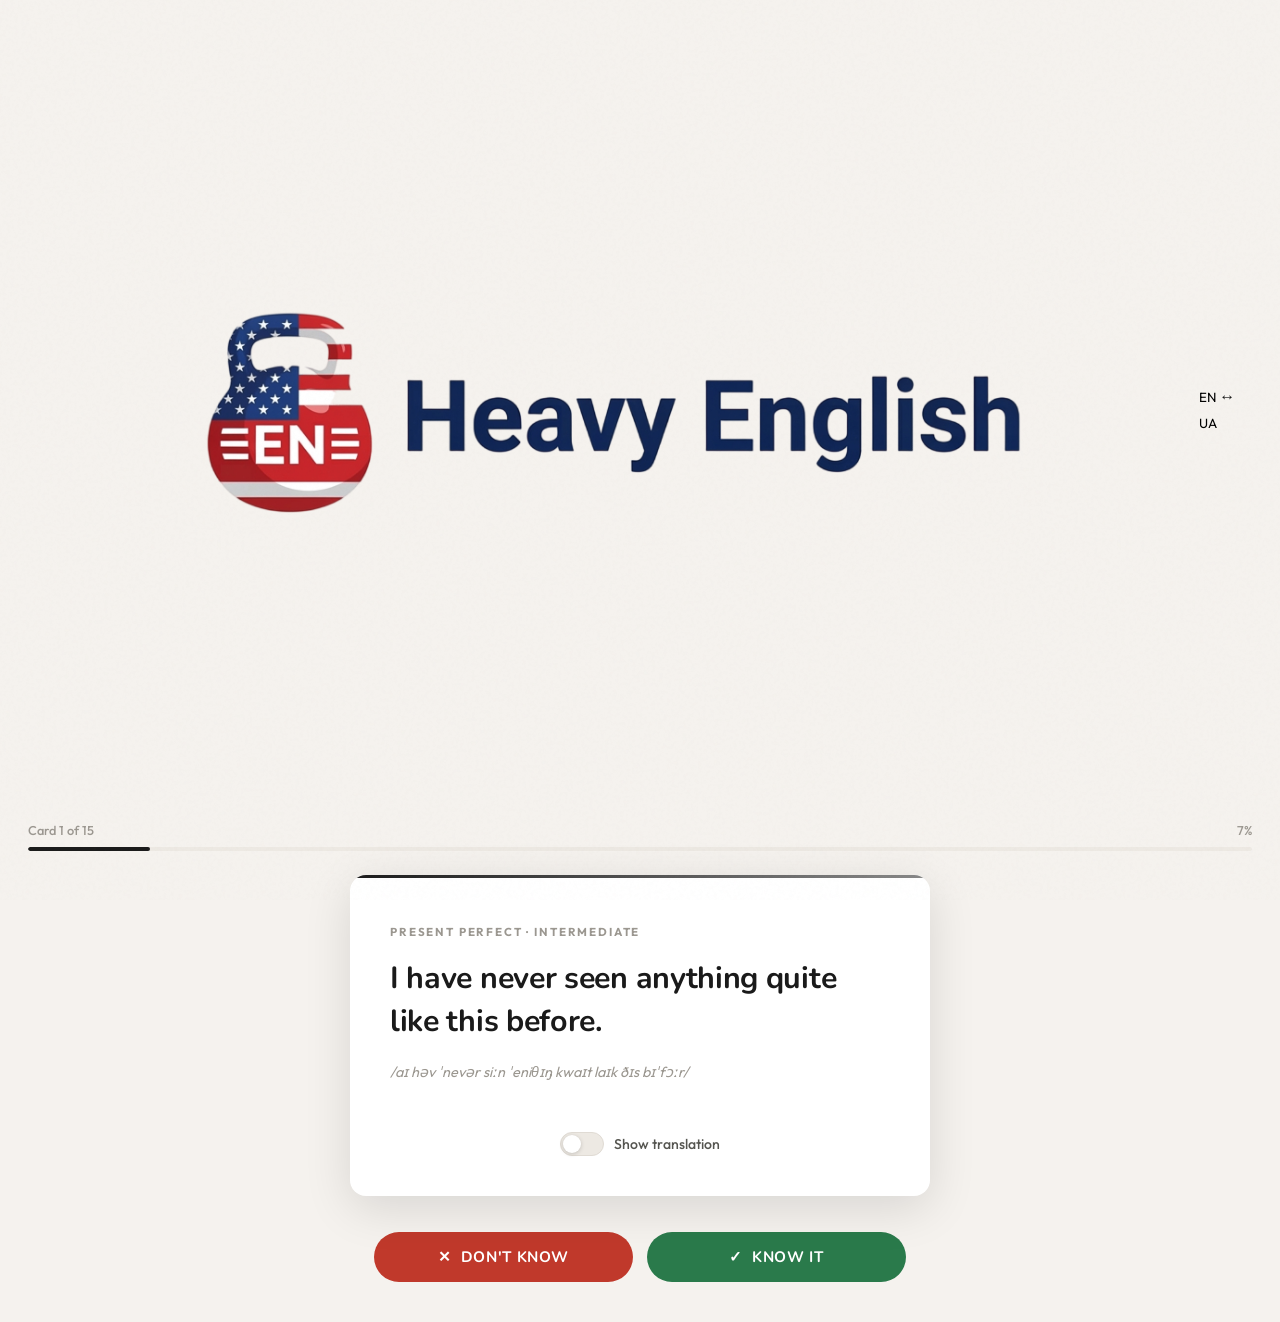
==== sentences.html @ 2747f1a2 "Add files via upload" ====
<!DOCTYPE html>
<!-- sentences.html — Сторінка речень Heavy English -->
<html lang="uk">
<head>
  <meta charset="UTF-8" />
  <meta name="viewport" content="width=device-width, initial-scale=1.0" />
  <title>Sentences — Heavy English</title>
  <link rel="stylesheet" href="assets/css/main.css" />
  <link rel="stylesheet" href="assets/css/sentences.css" />
</head>
<body class="sentences-page">

  <!-- ══ HEADER ══ -->
  <header class="sentences-header">

    <!-- Логотип → повернення на головну -->
    <a href="index.html" class="logo-link" aria-label="На головну">
      <img
        src="assets/img/logo.png"
        alt="Heavy English"
        class="logo-small"
        draggable="false"
      />
    </a>

    <!-- Перемикач мови -->
    <div class="lang-toggle" role="group" aria-label="Language mode">
      <button class="lang-btn active" id="btn-en" aria-pressed="true">EN</button>
      <span class="lang-arrow" aria-hidden="true">↔</span>
      <button class="lang-btn" id="btn-ua" aria-pressed="false">UA</button>
    </div>

  </header>

  <!-- ══ ПРОГРЕС ══ -->
  <div class="progress-bar-wrap">
    <div class="progress-info">
      <span id="progress-label">Card 1 of 15</span>
      <span id="progress-pct">7%</span>
    </div>
    <div class="progress-bar" role="progressbar" aria-valuenow="7" aria-valuemin="0" aria-valuemax="100">
      <div class="progress-fill" id="progress-fill"></div>
    </div>
  </div>

  <!-- ══ КАРТКА РЕЧЕННЯ ══ -->
  <main class="card-wrap">
    <div class="sentence-card" id="sentence-card">

      <!-- ─── Режим EN ─── -->
      <div id="en-mode">

        <!-- Мітка -->
        <div class="sentence-category">Present Perfect · Intermediate</div>

        <!-- Головне речення (англ.) -->
        <div class="sentence-main" id="sentence-en">
          I have never seen anything quite like this before.
        </div>

        <!-- Транскрипція/вимова — видно одразу в EN -->
        <div class="sentence-transcription" id="sentence-transcription">
          /aɪ həv ˈnevər siːn ˈeniθɪŋ kwaɪt laɪk ðɪs bɪˈfɔːr/
        </div>

        <!-- Переклад (прихований) -->
        <div class="sentence-translation-block" id="en-translation-block">
          <div class="sentence-translation-label">Translation</div>
          <div class="sentence-translation-text" id="sentence-ua">
            Я ніколи раніше не бачив нічого подібного.
          </div>
        </div>

        <!-- Пояснення (приховане) -->
        <div class="sentence-context-block" id="en-context-block">
          <div class="sentence-context">
            <strong>Present Perfect</strong> використовується для опису досвіду, набутого в минулому,
            без прив'язки до конкретного часу. "Have + Past Participle" — ключова конструкція.
          </div>
        </div>

        <!-- Тоггл -->
        <div class="show-toggle-wrap" style="margin-top:24px;">
          <label class="show-toggle" for="toggle-en">
            <input type="checkbox" id="toggle-en" />
            <span class="toggle-track"></span>
            Show translation
          </label>
        </div>

      </div>

      <!-- ─── Режим UA ─── -->
      <div id="ua-mode" style="display:none;">

        <!-- Мітка -->
        <div class="sentence-category">Present Perfect · Intermediate</div>

        <!-- Головне речення (укр.) -->
        <div class="sentence-main" id="sentence-ua-main">
          Я ніколи раніше не бачив нічого подібного.
        </div>

        <!-- Переклад + транскрипція (прихований) -->
        <div class="sentence-translation-block" id="ua-translation-block">
          <div class="sentence-translation-label">English</div>
          <div class="sentence-translation-text">
            I have never seen anything quite like this before.
          </div>
          <div class="sentence-transcription" style="margin-top:8px;">
            /aɪ həv ˈnevər siːn ˈeniθɪŋ kwaɪt laɪk ðɪs bɪˈfɔːr/
          </div>
        </div>

        <!-- Пояснення (приховане) -->
        <div class="sentence-context-block" id="ua-context-block">
          <div class="sentence-context">
            <strong>Present Perfect</strong> використовується для опису досвіду, набутого в минулому,
            без прив'язки до конкретного часу.
          </div>
        </div>

        <!-- Тоггл -->
        <div class="show-toggle-wrap" style="margin-top:24px;">
          <label class="show-toggle" for="toggle-ua">
            <input type="checkbox" id="toggle-ua" />
            <span class="toggle-track"></span>
            Show answer
          </label>
        </div>

      </div>

    </div>
  </main>

  <!-- ══ КНОПКИ ДІЙ ══ -->
  <div class="action-bar">
    <button class="btn btn-danger" id="btn-dont-know">
      ✕ &nbsp;Don't know
    </button>
    <button class="btn btn-success" id="btn-know">
      ✓ &nbsp;Know it
    </button>
  </div>

  <script src="assets/js/sentences.js"></script>
</body>
</html>
---- assets/css/main.css ----
/* =========================================
   assets/css/main.css
   Глобальні стилі, змінні, reset, шрифти
   ========================================= */

@import url('https://fonts.googleapis.com/css2?family=Nunito:wght@400;500;600;700;800&family=Outfit:wght@300;400;500;600&display=swap');

/* ── CSS Змінні ── */
:root {
  --bg:           #F5F2EE;
  --bg-card:      #FFFFFF;
  --bg-soft:      #EDE9E3;

  --text-primary:   #1A1A1A;
  --text-secondary: #555550;
  --text-muted:     #9B9790;

  --accent:       #2D2D2D;
  --accent-hover: #000000;

  --success:      #2A7A4B;
  --danger:       #C0392B;

  --border:       #E0DBD4;
  --shadow:       0 4px 24px rgba(0,0,0,0.07);
  --shadow-lg:    0 12px 48px rgba(0,0,0,0.12);

  --radius:       16px;
  --radius-sm:    10px;
  --radius-pill:  100px;

  --font-display: 'Nunito', sans-serif;
  --font-body:    'Outfit', sans-serif;

  --transition:   0.22s cubic-bezier(0.4, 0, 0.2, 1);
}

/* ── Reset ── */
*, *::before, *::after {
  box-sizing: border-box;
  margin: 0;
  padding: 0;
}

html {
  font-size: 16px;
  -webkit-font-smoothing: antialiased;
  -moz-osx-font-smoothing: grayscale;
}

body {
  font-family: var(--font-body);
  background-color: var(--bg);
  color: var(--text-primary);
  min-height: 100vh;
  line-height: 1.6;
}

img {
  max-width: 100%;
  display: block;
}

a {
  text-decoration: none;
  color: inherit;
}

button {
  font-family: var(--font-body);
  cursor: pointer;
  border: none;
  outline: none;
  background: none;
}

/* ── Утиліти ── */
.visually-hidden {
  position: absolute;
  width: 1px;
  height: 1px;
  overflow: hidden;
  clip: rect(0 0 0 0);
}

/* ── Кнопки (спільні) ── */
.btn {
  display: inline-flex;
  align-items: center;
  justify-content: center;
  gap: 8px;
  font-family: var(--font-body);
  font-weight: 600;
  font-size: 1rem;
  border-radius: var(--radius-pill);
  padding: 14px 36px;
  transition: background var(--transition), color var(--transition),
              transform var(--transition), box-shadow var(--transition);
  letter-spacing: 0.02em;
}

.btn:active {
  transform: scale(0.97);
}

.btn-primary {
  background: var(--accent);
  color: #fff;
  box-shadow: 0 2px 12px rgba(0,0,0,0.14);
}

.btn-primary:hover {
  background: var(--accent-hover);
  box-shadow: 0 4px 20px rgba(0,0,0,0.22);
}

.btn-outline {
  background: transparent;
  color: var(--accent);
  border: 2px solid var(--accent);
}

.btn-outline:hover {
  background: var(--accent);
  color: #fff;
}

.btn-success {
  background: var(--success);
  color: #fff;
}

.btn-success:hover {
  background: #235f3c;
  box-shadow: 0 4px 16px rgba(42,122,75,0.3);
}

.btn-danger {
  background: var(--danger);
  color: #fff;
}

.btn-danger:hover {
  background: #a93226;
  box-shadow: 0 4px 16px rgba(192,57,43,0.3);
}

/* ── Grain texture overlay ── */
body::before {
  content: '';
  position: fixed;
  inset: 0;
  background-image: url("data:image/svg+xml,%3Csvg viewBox='0 0 256 256' xmlns='http://www.w3.org/2000/svg'%3E%3Cfilter id='noise'%3E%3CfeTurbulence type='fractalNoise' baseFrequency='0.9' numOctaves='4' stitchTiles='stitch'/%3E%3C/filter%3E%3Crect width='100%25' height='100%25' filter='url(%23noise)' opacity='0.04'/%3E%3C/svg%3E");
  pointer-events: none;
  z-index: 9999;
  opacity: 0.5;
}
---- assets/css/sentences.css ----
/* =========================================
   assets/css/sentences.css
   Стилі сторінки речень (sentences.html)
   ========================================= */

.sentences-page {
  min-height: 100vh;
  display: flex;
  flex-direction: column;
  padding: 0 0 40px;
}

/* ── Header — той самий що у words ── */
.sentences-header {
  display: flex;
  align-items: center;
  justify-content: space-between;
  padding: 20px 28px;
}

/* ── Прогрес ── */
.progress-bar-wrap {
  padding: 0 28px;
  margin-bottom: 8px;
}

.progress-info {
  display: flex;
  justify-content: space-between;
  font-size: 0.8rem;
  color: var(--text-muted);
  margin-bottom: 6px;
  font-weight: 500;
}

.progress-bar {
  height: 4px;
  background: var(--bg-soft);
  border-radius: 99px;
  overflow: hidden;
}

.progress-fill {
  height: 100%;
  width: 10%;
  background: var(--text-primary);
  border-radius: 99px;
  transition: width 0.5s ease;
}

/* ════════════════════════════════════
   КАРТКА РЕЧЕННЯ
   ════════════════════════════════════ */
.card-wrap {
  flex: 1;
  display: flex;
  align-items: center;
  justify-content: center;
  padding: 16px 24px;
}

.sentence-card {
  background: var(--bg-card);
  border-radius: var(--radius);
  box-shadow: var(--shadow-lg);
  padding: 48px 40px 40px;
  width: 100%;
  max-width: 580px;
  display: flex;
  flex-direction: column;
  gap: 0;
  animation: fadeUp 0.4s ease both;
  position: relative;
  overflow: hidden;
}

.sentence-card::before {
  content: '';
  position: absolute;
  top: 0;
  left: 0;
  right: 0;
  height: 3px;
  background: linear-gradient(90deg, #1A1A1A 0%, #888 100%);
}

/* ── Мітка категорії ── */
.sentence-category {
  font-size: 0.72rem;
  font-weight: 700;
  letter-spacing: 0.16em;
  text-transform: uppercase;
  color: var(--text-muted);
  margin-bottom: 16px;
}

/* ── Основне речення ── */
.sentence-main {
  font-family: var(--font-display);
  font-size: clamp(1.35rem, 3.5vw, 1.9rem);
  font-weight: 700;
  color: var(--text-primary);
  line-height: 1.4;
  margin-bottom: 20px;
  letter-spacing: -0.01em;
}

/* ── Транскрипція/вимова ── */
.sentence-transcription {
  font-size: 0.9rem;
  color: var(--text-muted);
  font-style: italic;
  margin-bottom: 24px;
  line-height: 1.5;
}

/* ── Переклад ── */
.sentence-translation-block {
  overflow: hidden;
  max-height: 0;
  opacity: 0;
  transition: max-height 0.4s ease, opacity 0.35s ease, margin 0.3s ease;
  margin-bottom: 0;
}

.sentence-translation-block.visible {
  max-height: 200px;
  opacity: 1;
  margin-bottom: 20px;
}

.sentence-translation-label {
  font-size: 0.72rem;
  font-weight: 600;
  letter-spacing: 0.14em;
  text-transform: uppercase;
  color: var(--text-muted);
  margin-bottom: 6px;
}

.sentence-translation-text {
  font-family: var(--font-body);
  font-size: 1.1rem;
  color: var(--text-secondary);
  line-height: 1.55;
  font-weight: 400;
}

/* ── Контекст/пояснення ── */
.sentence-context-block {
  overflow: hidden;
  max-height: 0;
  opacity: 0;
  transition: max-height 0.5s ease 0.1s, opacity 0.4s ease 0.1s;
}

.sentence-context-block.visible {
  max-height: 200px;
  opacity: 1;
}

.sentence-context {
  padding: 12px 16px;
  background: var(--bg-soft);
  border-radius: var(--radius-sm);
  font-size: 0.88rem;
  color: var(--text-secondary);
  line-height: 1.6;
  border-left: 3px solid var(--border);
}

/* ── Тоггл показати переклад ── */
.show-toggle-wrap {
  display: flex;
  justify-content: center;
  margin-top: 8px;
}

.show-toggle {
  display: flex;
  align-items: center;
  gap: 10px;
  cursor: pointer;
  user-select: none;
  font-size: 0.88rem;
  color: var(--text-secondary);
  font-weight: 500;
}

.show-toggle input[type="checkbox"] {
  display: none;
}

.toggle-track {
  width: 44px;
  height: 24px;
  background: var(--bg-soft);
  border: 1.5px solid var(--border);
  border-radius: 99px;
  position: relative;
  transition: background 0.25s ease, border-color 0.25s ease;
  flex-shrink: 0;
}

.toggle-track::after {
  content: '';
  position: absolute;
  width: 18px;
  height: 18px;
  background: #fff;
  border-radius: 50%;
  top: 2px;
  left: 2px;
  box-shadow: 0 1px 4px rgba(0,0,0,0.18);
  transition: transform 0.25s ease;
}

.show-toggle input:checked + .toggle-track {
  background: var(--text-primary);
  border-color: var(--text-primary);
}

.show-toggle input:checked + .toggle-track::after {
  transform: translateX(20px);
}

/* ── Action buttons ── */
.action-bar {
  display: flex;
  gap: 14px;
  justify-content: center;
  padding: 20px 24px 0;
  max-width: 580px;
  margin: 0 auto;
  width: 100%;
}

.action-bar .btn {
  flex: 1;
  font-family: var(--font-display);
  font-size: 0.95rem;
  font-weight: 700;
  letter-spacing: 0.04em;
  text-transform: uppercase;
  padding: 15px 24px;
}

@keyframes fadeUp {
  from { opacity: 0; transform: translateY(20px); }
  to   { opacity: 1; transform: translateY(0); }
}

@media (max-width: 520px) {
  .sentences-header {
    padding: 16px 20px;
  }

  .sentence-card {
    padding: 36px 24px 32px;
  }

  .action-bar {
    padding: 16px 20px 0;
    gap: 10px;
  }

  .action-bar .btn {
    padding: 14px 16px;
    font-size: 0.85rem;
  }
}
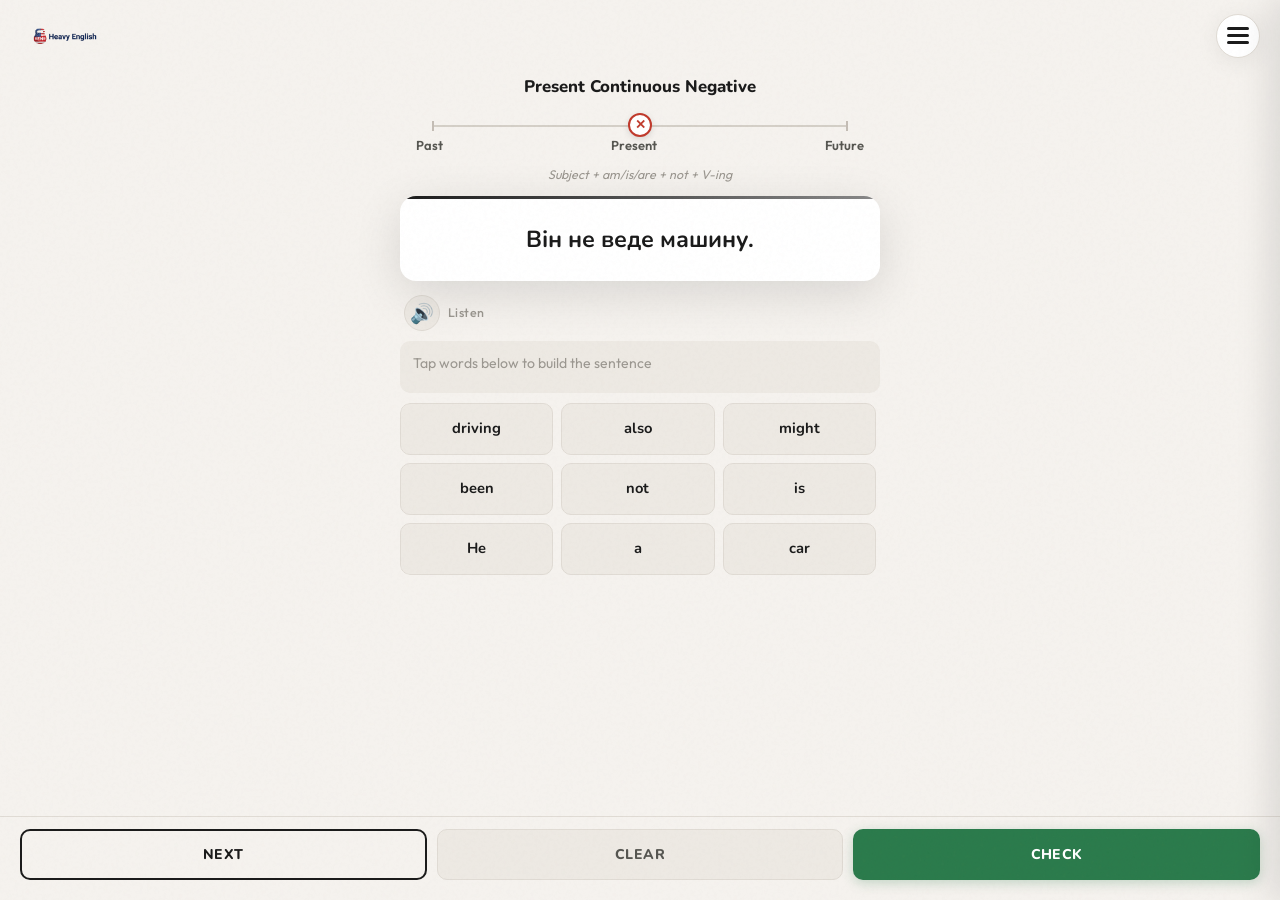
==== commit 8496a3b9: "v5 added sentences" ====
--- a/sentences.html
+++ b/sentences.html
@@ -1,5 +1,5 @@
 <!DOCTYPE html>
-<!-- sentences.html — Сторінка речень Heavy English -->
+<!-- sentences.html — Sentence trainer — Heavy English -->
 <html lang="uk">
 <head>
   <meta charset="UTF-8" />
@@ -12,136 +12,211 @@
 
   <!-- ══ HEADER ══ -->
   <header class="sentences-header">
-
-    <!-- Логотип → повернення на головну -->
     <a href="index.html" class="logo-link" aria-label="На головну">
-      <img
-        src="assets/img/logo.png"
-        alt="Heavy English"
-        class="logo-small"
-        draggable="false"
-      />
+      <img src="assets/img/logo.png" alt="Heavy English" class="logo-small" draggable="false"/>
     </a>
-
-    <!-- Перемикач мови -->
-    <div class="lang-toggle" role="group" aria-label="Language mode">
-      <button class="lang-btn active" id="btn-en" aria-pressed="true">EN</button>
-      <span class="lang-arrow" aria-hidden="true">↔</span>
-      <button class="lang-btn" id="btn-ua" aria-pressed="false">UA</button>
-    </div>
-
+    <div class="header-actions">
+      <!--
+      <a class="header-icon-btn"
+        href="https://docs.google.com/document/d/your-doc-id-here/edit"
+        target="_blank" rel="noopener noreferrer"
+        aria-label="Інфо" title="Інфо">
+        <span class="info-icon">i</span>
+      </a>
+      -->
+      <button class="header-icon-btn menu-btn" id="menu-btn" type="button"
+        aria-label="Меню" aria-expanded="false" aria-controls="settings-drawer">
+        <span class="menu-lines" aria-hidden="true">
+          <span></span><span></span><span></span>
+        </span>
+      </button>
+    </div>
   </header>
 
-  <!-- ══ ПРОГРЕС ══ -->
-  <div class="progress-bar-wrap">
-    <div class="progress-info">
-      <span id="progress-label">Card 1 of 15</span>
-      <span id="progress-pct">7%</span>
-    </div>
-    <div class="progress-bar" role="progressbar" aria-valuenow="7" aria-valuemin="0" aria-valuemax="100">
-      <div class="progress-fill" id="progress-fill"></div>
-    </div>
-  </div>
-
-  <!-- ══ КАРТКА РЕЧЕННЯ ══ -->
-  <main class="card-wrap">
-    <div class="sentence-card" id="sentence-card">
-
-      <!-- ─── Режим EN ─── -->
-      <div id="en-mode">
-
-        <!-- Мітка -->
-        <div class="sentence-category">Present Perfect · Intermediate</div>
-
-        <!-- Головне речення (англ.) -->
-        <div class="sentence-main" id="sentence-en">
-          I have never seen anything quite like this before.
-        </div>
-
-        <!-- Транскрипція/вимова — видно одразу в EN -->
-        <div class="sentence-transcription" id="sentence-transcription">
-          /aɪ həv ˈnevər siːn ˈeniθɪŋ kwaɪt laɪk ðɪs bɪˈfɔːr/
-        </div>
-
-        <!-- Переклад (прихований) -->
-        <div class="sentence-translation-block" id="en-translation-block">
-          <div class="sentence-translation-label">Translation</div>
-          <div class="sentence-translation-text" id="sentence-ua">
-            Я ніколи раніше не бачив нічого подібного.
+  <!-- ══ DRAWER OVERLAY ══ -->
+  <div class="drawer-overlay" id="drawer-overlay" hidden></div>
+
+  <!-- ══ SETTINGS DRAWER ══ -->
+  <aside class="settings-drawer" id="settings-drawer" aria-label="Налаштування">
+
+    <div class="drawer-header">
+      <div>
+        <div class="drawer-kicker">Sentence Generator</div>
+        <h2 class="drawer-title">Menu</h2>
+      </div>
+      <button class="drawer-close" id="drawer-close" type="button" aria-label="Закрити">×</button>
+    </div>
+
+    <div class="drawer-content">
+
+      <section class="filter-block" data-filter-group="time">
+        <div class="filter-block-title">Час</div>
+        <div class="filter-options">
+          <label class="option-chip"><input type="checkbox" value="all" checked/><span>All</span></label>
+          <label class="option-chip"><input type="checkbox" value="present" checked/><span>Present</span></label>
+          <label class="option-chip"><input type="checkbox" value="past" checked/><span>Past</span></label>
+          <label class="option-chip"><input type="checkbox" value="future" checked/><span>Future</span></label>
+        </div>
+      </section>
+
+      <section class="filter-block" data-filter-group="type">
+        <div class="filter-block-title">Тип</div>
+        <div class="filter-options">
+          <label class="option-chip"><input type="checkbox" value="all"/><span>All</span></label>
+          <label class="option-chip"><input type="checkbox" value="simple" checked/><span>Simple</span></label>
+          <label class="option-chip"><input type="checkbox" value="continuous" checked/><span>Continuous</span></label>
+          <label class="option-chip"><input type="checkbox" value="perfect"/><span>Perfect</span></label>
+          <label class="option-chip"><input type="checkbox" value="perfect-continuous"/><span>Perfect Cont.</span></label>
+        </div>
+      </section>
+
+      <section class="filter-block" data-filter-group="form">
+        <div class="filter-block-title">Форма</div>
+        <div class="filter-options">
+          <label class="option-chip"><input type="checkbox" value="all" checked/><span>All</span></label>
+          <label class="option-chip"><input type="checkbox" value="affirmative" checked/><span>Affirmative</span></label>
+          <label class="option-chip"><input type="checkbox" value="negative" checked/><span>Negative</span></label>
+          <label class="option-chip"><input type="checkbox" value="question" checked/><span>Question</span></label>
+        </div>
+      </section>
+
+      <section class="filter-block" data-filter-group="category">
+        <div class="filter-block-title">Категорія</div>
+        <div class="filter-options">
+          <label class="option-chip"><input type="checkbox" value="all" checked/><span>All</span></label>
+          <label class="option-chip"><input type="checkbox" value="general" checked/><span>General</span></label>
+          <label class="option-chip"><input type="checkbox" value="work" checked/><span>Work</span></label>
+          <label class="option-chip"><input type="checkbox" value="travel" checked/><span>Travel</span></label>
+          <label class="option-chip"><input type="checkbox" value="school" checked/><span>School</span></label>
+          <label class="option-chip"><input type="checkbox" value="home" checked/><span>Home</span></label>
+        </div>
+      </section>
+
+      <section class="filter-block filter-block-switch">
+        <div class="filter-row">
+          <div>
+            <div class="filter-block-title">Показувати правило</div>
+            <div class="filter-note">Формула речення</div>
           </div>
-        </div>
-
-        <!-- Пояснення (приховане) -->
-        <div class="sentence-context-block" id="en-context-block">
-          <div class="sentence-context">
-            <strong>Present Perfect</strong> використовується для опису досвіду, набутого в минулому,
-            без прив'язки до конкретного часу. "Have + Past Participle" — ключова конструкція.
+          <label class="switch-control" for="toggle-rule">
+            <input type="checkbox" id="toggle-rule" checked/>
+            <span class="switch-track"></span>
+          </label>
+        </div>
+      </section>
+
+      <section class="filter-block filter-block-switch">
+        <div class="filter-row">
+          <div>
+            <div class="filter-block-title">Тип речення</div>
+            <div class="filter-note">Present Simple Affirmative</div>
           </div>
-        </div>
-
-        <!-- Тоггл -->
-        <div class="show-toggle-wrap" style="margin-top:24px;">
-          <label class="show-toggle" for="toggle-en">
-            <input type="checkbox" id="toggle-en" />
-            <span class="toggle-track"></span>
-            Show translation
+          <label class="switch-control" for="toggle-sentence-type">
+            <input type="checkbox" id="toggle-sentence-type" checked/>
+            <span class="switch-track"></span>
           </label>
         </div>
-
-      </div>
-
-      <!-- ─── Режим UA ─── -->
-      <div id="ua-mode" style="display:none;">
-
-        <!-- Мітка -->
-        <div class="sentence-category">Present Perfect · Intermediate</div>
-
-        <!-- Головне речення (укр.) -->
-        <div class="sentence-main" id="sentence-ua-main">
-          Я ніколи раніше не бачив нічого подібного.
-        </div>
-
-        <!-- Переклад + транскрипція (прихований) -->
-        <div class="sentence-translation-block" id="ua-translation-block">
-          <div class="sentence-translation-label">English</div>
-          <div class="sentence-translation-text">
-            I have never seen anything quite like this before.
+      </section>
+
+      <section class="filter-block filter-block-switch">
+        <div class="filter-row">
+          <div>
+            <div class="filter-block-title">Шкала часу</div>
+            <div class="filter-note">Past / Present / Future</div>
           </div>
-          <div class="sentence-transcription" style="margin-top:8px;">
-            /aɪ həv ˈnevər siːn ˈeniθɪŋ kwaɪt laɪk ðɪs bɪˈfɔːr/
-          </div>
-        </div>
-
-        <!-- Пояснення (приховане) -->
-        <div class="sentence-context-block" id="ua-context-block">
-          <div class="sentence-context">
-            <strong>Present Perfect</strong> використовується для опису досвіду, набутого в минулому,
-            без прив'язки до конкретного часу.
-          </div>
-        </div>
-
-        <!-- Тоггл -->
-        <div class="show-toggle-wrap" style="margin-top:24px;">
-          <label class="show-toggle" for="toggle-ua">
-            <input type="checkbox" id="toggle-ua" />
-            <span class="toggle-track"></span>
-            Show answer
+          <label class="switch-control" for="toggle-scale">
+            <input type="checkbox" id="toggle-scale" checked/>
+            <span class="switch-track"></span>
           </label>
         </div>
-
+      </section>
+
+      <!--
+      <section class="filter-block" data-filter-group="mode">
+        <div class="filter-block-title">Режим</div>
+        <div class="filter-options">
+          <label class="option-chip"><input type="checkbox" value="all" checked/><span>All</span></label>
+          <label class="option-chip"><input type="checkbox" value="easy" checked/><span>Easy</span></label>
+          <label class="option-chip"><input type="checkbox" value="easy-plus" checked/><span>Easy+</span></label>
+        </div>
+      </section>
+      -->
+
+    </div>
+  </aside>
+
+  <!-- ══ MAIN ══ -->
+  <main class="sentences-main">
+    <div class="sentences-layout" id="sentence-card">
+
+      <!-- Тип речення -->
+      <div class="sent-type-wrap" id="sentence-type-block">
+        <span class="sent-type-text" id="sentence-type-text">Present Simple Affirmative</span>
+      </div>
+
+      <!-- Шкала часу -->
+      <div class="sent-scale-wrap" id="tense-scale-block">
+        <!--
+        <div class="tense-legend">
+          <span class="legend-item">
+            <span class="legend-icon legend-icon-check">✓</span><span>Affirmative</span>
+          </span>
+          <span class="legend-item">
+            <span class="legend-icon legend-icon-cross">✕</span><span>Negative</span>
+          </span>
+          <span class="legend-item">
+            <span class="legend-icon legend-icon-question">?</span><span>Question</span>
+          </span>
+        </div>
+        -->
+        <div class="tense-scale" id="tense-scale">
+          <div class="tense-scale-track"></div>
+          <div class="tense-scale-points"><span></span></div>
+          <div class="tense-scale-indicator tense-form-affirmative" id="tense-scale-indicator">✓</div>
+        </div>
+        <div class="tense-scale-labels">
+          <span>Past</span>
+          <span>Present</span>
+          <span>Future</span>
+        </div>
+      </div>
+
+      <!-- Правило -->
+      <div class="sent-rule-wrap" id="rule-block">
+        <p class="sent-rule-text" id="rule-text">Subject + V1</p>
+      </div>
+
+      <!-- Картка з реченням UA -->
+      <div class="sent-card">
+        <p class="sent-ua-text" id="ua-sentence-text">Loading…</p>
+      </div>
+
+      <!-- Гучномовець -->
+      <div class="sent-speaker-row">
+        <button class="speak-btn" id="speak-btn" title="Listen to sentence" aria-label="Прослухати речення">
+          🔊
+        </button>
+        <span class="speak-hint">Listen</span>
+      </div>
+
+      <!-- Зібране речення -->
+      <div class="answer-preview" id="answer-preview" aria-live="polite">
+        <span class="answer-placeholder">Tap words below to build the sentence</span>
+      </div>
+
+      <!-- Банк слів (scrollable) -->
+      <div class="word-bank-scroll">
+        <div class="word-bank" id="word-bank"></div>
       </div>
 
     </div>
   </main>
 
-  <!-- ══ КНОПКИ ДІЙ ══ -->
-  <div class="action-bar">
-    <button class="btn btn-danger" id="btn-dont-know">
-      ✕ &nbsp;Don't know
-    </button>
-    <button class="btn btn-success" id="btn-know">
-      ✓ &nbsp;Know it
-    </button>
+  <!-- ══ КНОПКИ (fixed bottom) ══ -->
+  <div class="sentence-actions">
+    <button class="btn btn-action-next"  id="btn-next"  type="button">Next</button>
+    <button class="btn btn-action-clear" id="btn-clear" type="button">Clear</button>
+    <button class="btn btn-action-check" id="btn-check" type="button">Check</button>
   </div>
 
   <script src="assets/js/sentences.js"></script>
--- a/assets/css/sentences.css
+++ b/assets/css/sentences.css
@@ -1,271 +1,541 @@
 /* =========================================
-   assets/css/sentences.css
-   Стилі сторінки речень (sentences.html)
+   assets/css/sentences.css  —  Heavy English
+   Sentences page — clean layout like words
    ========================================= */
 
+/* ════════════════════════════════════
+   PAGE
+   ════════════════════════════════════ */
 .sentences-page {
   min-height: 100vh;
   display: flex;
   flex-direction: column;
-  padding: 0 0 40px;
-}
-
-/* ── Header — той самий що у words ── */
+  padding-bottom: 90px; /* простір під fixed buttons */
+}
+
+/* ════════════════════════════════════
+   HEADER
+   ════════════════════════════════════ */
 .sentences-header {
   display: flex;
   align-items: center;
   justify-content: space-between;
-  padding: 20px 28px;
-}
-
-/* ── Прогрес ── */
-.progress-bar-wrap {
-  padding: 0 28px;
-  margin-bottom: 8px;
-}
-
-.progress-info {
-  display: flex;
-  justify-content: space-between;
-  font-size: 0.8rem;
-  color: var(--text-muted);
-  margin-bottom: 6px;
-  font-weight: 500;
-}
-
-.progress-bar {
-  height: 4px;
-  background: var(--bg-soft);
-  border-radius: 99px;
-  overflow: hidden;
-}
-
-.progress-fill {
-  height: 100%;
-  width: 10%;
-  background: var(--text-primary);
-  border-radius: 99px;
-  transition: width 0.5s ease;
-}
-
-/* ════════════════════════════════════
-   КАРТКА РЕЧЕННЯ
-   ════════════════════════════════════ */
-.card-wrap {
-  flex: 1;
+  padding: 6px 20px 4px;
+  position: relative;
+  z-index: 40;
+}
+
+.logo-link {
   display: flex;
   align-items: center;
+  transition: opacity var(--transition);
+  text-decoration: none;
+}
+.logo-link:hover { opacity: 0.72; }
+
+.logo-small {
+  width: 90px;
+  height: auto;
+  object-fit: contain;
+}
+
+.header-actions {
+  display: flex;
+  align-items: center;
+  gap: 10px;
+}
+
+.header-icon-btn {
+  width: 44px;
+  height: 44px;
+  display: inline-flex;
+  align-items: center;
   justify-content: center;
-  padding: 16px 24px;
-}
-
-.sentence-card {
+  background: var(--bg-card);
+  border: 1.5px solid var(--border);
+  border-radius: var(--radius-pill);
+  box-shadow: var(--shadow);
+  cursor: pointer;
+  transition: transform var(--transition), border-color var(--transition);
+  text-decoration: none;
+}
+.header-icon-btn:hover  { transform: translateY(-1px); border-color: #c9c3bb; }
+.header-icon-btn:active { transform: scale(0.96); }
+
+.info-icon {
+  width: 22px; height: 22px;
+  display: inline-flex; align-items: center; justify-content: center;
+  border-radius: 50%;
+  background: var(--text-primary); color: #fff;
+  font-family: var(--font-display);
+  font-size: 0.9rem; font-weight: 800;
+}
+
+.menu-lines {
+  display: flex; flex-direction: column;
+  justify-content: center; gap: 4px;
+  height: 18px; width: 22px;
+}
+.menu-lines span {
+  width: 100%; height: 3px;
+  background: var(--text-primary);
+  border-radius: 999px; display: block;
+}
+
+/* ════════════════════════════════════
+   DRAWER
+   ════════════════════════════════════ */
+.drawer-overlay {
+  position: fixed; inset: 0;
+  background: rgba(26,26,26,0.22);
+  backdrop-filter: blur(3px);
+  z-index: 50;
+}
+
+.settings-drawer {
+  position: fixed; top: 0; right: 0;
+  width: min(100%, 380px); height: 100vh;
+  background: rgba(255,255,255,0.97);
+  border-left: 1px solid var(--border);
+  box-shadow: -12px 0 32px rgba(0,0,0,0.1);
+  transform: translateX(100%);
+  transition: transform 0.3s ease;
+  z-index: 60;
+  display: flex; flex-direction: column;
+}
+.settings-drawer.open { transform: translateX(0); }
+
+.drawer-header {
+  display: flex; align-items: flex-start;
+  justify-content: space-between; gap: 12px;
+  padding: 20px 20px 16px;
+  border-bottom: 1px solid var(--border);
+}
+.drawer-kicker {
+  font-size: 0.7rem; font-weight: 700;
+  letter-spacing: 0.14em; text-transform: uppercase;
+  color: var(--text-muted); margin-bottom: 3px;
+}
+.drawer-title {
+  font-family: var(--font-display);
+  font-size: 1.45rem; font-weight: 800;
+  color: var(--text-primary); line-height: 1.1;
+}
+.drawer-close {
+  width: 36px; height: 36px; border-radius: 50%;
+  background: var(--bg-soft); color: var(--text-secondary);
+  font-size: 1.4rem; line-height: 1;
+  display: inline-flex; align-items: center; justify-content: center;
+  transition: background var(--transition);
+}
+.drawer-close:hover { background: #ded8cf; color: var(--text-primary); }
+
+.drawer-content {
+  flex: 1; overflow-y: auto;
+  padding: 16px 16px 24px;
+  display: flex; flex-direction: column; gap: 12px;
+}
+
+/* ── Filter blocks ── */
+.filter-block {
+  background: rgba(245,242,238,0.9);
+  border: 1px solid var(--border);
+  border-radius: 16px;
+  padding: 14px;
+}
+.filter-block-switch { padding: 14px 14px; }
+
+.filter-block-title {
+  font-size: 0.72rem; font-weight: 700;
+  letter-spacing: 0.14em; text-transform: uppercase;
+  color: var(--text-muted); margin-bottom: 10px;
+}
+.filter-note {
+  color: var(--text-secondary); font-size: 0.88rem; line-height: 1.4;
+}
+.filter-options { display: flex; flex-wrap: wrap; gap: 7px; }
+
+.option-chip { position: relative; cursor: pointer; }
+.option-chip input { position: absolute; opacity: 0; pointer-events: none; }
+.option-chip span {
+  display: inline-flex; align-items: center; justify-content: center;
+  min-height: 36px; padding: 7px 12px;
+  border-radius: 999px; border: 1.5px solid var(--border);
+  background: #fff; color: var(--text-secondary);
+  font-size: 0.85rem; font-weight: 600;
+  transition: background var(--transition), border-color var(--transition),
+              color var(--transition), box-shadow var(--transition);
+}
+.option-chip input:checked + span {
+  background: var(--text-primary); border-color: var(--text-primary);
+  color: #fff; box-shadow: 0 6px 16px rgba(26,26,26,0.14);
+}
+
+.filter-row {
+  display: flex; align-items: center;
+  justify-content: space-between; gap: 12px;
+}
+.switch-control { display: inline-flex; align-items: center; cursor: pointer; }
+.switch-control input { position: absolute; opacity: 0; pointer-events: none; }
+.switch-track {
+  width: 46px; height: 26px;
+  background: var(--bg-soft); border: 1.5px solid var(--border);
+  border-radius: 999px; position: relative;
+  transition: background 0.25s ease, border-color 0.25s ease;
+}
+.switch-track::after {
+  content: ''; position: absolute;
+  top: 2px; left: 2px;
+  width: 19px; height: 19px; border-radius: 50%;
+  background: #fff; box-shadow: 0 1px 4px rgba(0,0,0,0.18);
+  transition: transform 0.25s ease;
+}
+.switch-control input:checked + .switch-track {
+  background: var(--text-primary); border-color: var(--text-primary);
+}
+.switch-control input:checked + .switch-track::after { transform: translateX(20px); }
+
+/* ════════════════════════════════════
+   MAIN LAYOUT (like words-layout)
+   ════════════════════════════════════ */
+.sentences-main {
+  flex: 1;
+  display: flex; justify-content: center;
+  padding: 4px 22px 8px;
+}
+
+.sentences-layout {
+  width: 100%; max-width: 480px;
+  display: flex; flex-direction: column;
+  gap: 0;
+  animation: fadeUp 0.4s ease both;
+}
+
+/* ── Тип речення ── */
+.sent-type-wrap {
+  text-align: center;
+  padding: 0 0 6px;
+}
+.sent-type-text {
+  font-family: var(--font-display);
+  font-size: 1.05rem; font-weight: 800;
+  color: var(--text-primary);
+}
+
+/* ── Шкала часу ── */
+.sent-scale-wrap {
+  padding: 0 4px 10px;
+}
+
+.tense-scale {
+  position: relative;
+  height: 28px;
+  padding: 0 28px;
+  box-sizing: border-box;
+}
+
+.tense-scale-track {
+  position: absolute;
+  left: 28px; right: 28px;
+  top: 18px;
+  height: 2px;
+  background: #d4cfc7;
+  border-radius: 2px;
+}
+
+/* Бічні риски */
+.tense-scale-track::before,
+.tense-scale-track::after {
+  content: ''; position: absolute;
+  top: -4px; width: 2px; height: 10px;
+  background: #c4bdb5;
+}
+.tense-scale-track::before { left: 0; }
+.tense-scale-track::after  { right: 0; }
+
+/* Центральна риска */
+.tense-scale-points {
+  position: absolute;
+  left: 28px; right: 28px;
+  top: 14px;
+  display: flex; justify-content: center;
+  pointer-events: none;
+}
+.tense-scale-points span {
+  width: 2px; height: 10px;
+  background: #c4bdb5; display: block;
+  margin-left: -1px; /* компенсація ширини щоб точно по центру */
+}
+
+.tense-scale-indicator {
+  position: absolute;
+  top: 6px; left: 50%;
+  transform: translateX(-50%);
+  width: 24px; height: 24px;
+  border-radius: 50%;
+  display: inline-flex; align-items: center; justify-content: center;
+  font-size: 0.83rem; font-weight: 700;
+  background: #fff;
+  box-shadow: 0 2px 6px rgba(0,0,0,0.12);
+  transition: left 0.35s cubic-bezier(0.4,0,0.2,1);
+  z-index: 2;
+}
+
+.tense-scale-labels {
+  display: flex; justify-content: space-between;
+  font-size: 0.81rem; font-weight: 600;
+  color: var(--text-secondary);
+  padding: 0 12px;
+}
+
+/* ── Кольори форм ── */
+.tense-form-affirmative { border: 2px solid var(--success) !important; color: var(--success); }
+.tense-form-negative    { border: 2px solid var(--danger)  !important; color: var(--danger);  }
+.tense-form-question    { border: 2px solid var(--text-primary) !important; color: var(--text-primary); }
+
+/* ── Правило ── */
+.sent-rule-wrap { padding: 0 4px 12px; }
+.sent-rule-text {
+  font-size: 0.78rem; font-style: italic;
+  color: var(--text-muted); text-align: center;
+  line-height: 1.5;
+}
+
+/* ── Картка з реченням (like word-card) ── */
+.sent-card {
   background: var(--bg-card);
   border-radius: var(--radius);
   box-shadow: var(--shadow-lg);
-  padding: 48px 40px 40px;
+  padding: 28px 28px 24px;
   width: 100%;
-  max-width: 580px;
-  display: flex;
-  flex-direction: column;
-  gap: 0;
-  animation: fadeUp 0.4s ease both;
-  position: relative;
-  overflow: hidden;
-}
-
-.sentence-card::before {
+  position: relative; overflow: hidden;
+  margin-bottom: 14px;
+}
+.sent-card::before {
   content: '';
-  position: absolute;
-  top: 0;
-  left: 0;
-  right: 0;
+  position: absolute; top: 0; left: 0; right: 0;
   height: 3px;
   background: linear-gradient(90deg, #1A1A1A 0%, #888 100%);
 }
-
-/* ── Мітка категорії ── */
-.sentence-category {
-  font-size: 0.72rem;
-  font-weight: 700;
-  letter-spacing: 0.16em;
-  text-transform: uppercase;
-  color: var(--text-muted);
-  margin-bottom: 16px;
-}
-
-/* ── Основне речення ── */
-.sentence-main {
+.sent-ua-text {
   font-family: var(--font-display);
-  font-size: clamp(1.35rem, 3.5vw, 1.9rem);
+  font-size: clamp(1.15rem, 3.5vw, 1.45rem);
   font-weight: 700;
   color: var(--text-primary);
+  text-align: center;
   line-height: 1.4;
-  margin-bottom: 20px;
-  letter-spacing: -0.01em;
-}
-
-/* ── Транскрипція/вимова ── */
-.sentence-transcription {
-  font-size: 0.9rem;
-  color: var(--text-muted);
-  font-style: italic;
-  margin-bottom: 24px;
-  line-height: 1.5;
-}
-
-/* ── Переклад ── */
-.sentence-translation-block {
-  overflow: hidden;
-  max-height: 0;
-  opacity: 0;
-  transition: max-height 0.4s ease, opacity 0.35s ease, margin 0.3s ease;
-  margin-bottom: 0;
-}
-
-.sentence-translation-block.visible {
-  max-height: 200px;
-  opacity: 1;
-  margin-bottom: 20px;
-}
-
-.sentence-translation-label {
-  font-size: 0.72rem;
-  font-weight: 600;
-  letter-spacing: 0.14em;
-  text-transform: uppercase;
-  color: var(--text-muted);
-  margin-bottom: 6px;
-}
-
-.sentence-translation-text {
-  font-family: var(--font-body);
-  font-size: 1.1rem;
-  color: var(--text-secondary);
-  line-height: 1.55;
-  font-weight: 400;
-}
-
-/* ── Контекст/пояснення ── */
-.sentence-context-block {
-  overflow: hidden;
-  max-height: 0;
-  opacity: 0;
-  transition: max-height 0.5s ease 0.1s, opacity 0.4s ease 0.1s;
-}
-
-.sentence-context-block.visible {
-  max-height: 200px;
-  opacity: 1;
-}
-
-.sentence-context {
-  padding: 12px 16px;
+  margin: 0;
+}
+
+/* ── Гучномовець ── */
+.sent-speaker-row {
+  display: flex; align-items: center;
+  gap: 8px;
+  padding: 0 4px 10px;
+}
+.speak-btn {
+  font-size: 1.2rem;
+  background: var(--bg-soft);
+  border: 1.5px solid var(--border);
+  border-radius: 50%;
+  width: 36px; height: 36px;
+  display: inline-flex; align-items: center; justify-content: center;
+  cursor: pointer;
+  transition: background var(--transition), transform var(--transition);
+  flex-shrink: 0;
+}
+.speak-btn:hover  { background: #e8e3db; transform: scale(1.06); }
+.speak-btn:active { transform: scale(0.95); }
+.speak-hint {
+  font-size: 0.78rem; font-weight: 500;
+  color: var(--text-muted); letter-spacing: 0.04em;
+}
+
+/* ── Зібране речення ── */
+.answer-preview {
+  min-height: 52px;
   background: var(--bg-soft);
   border-radius: var(--radius-sm);
-  font-size: 0.88rem;
-  color: var(--text-secondary);
-  line-height: 1.6;
-  border-left: 3px solid var(--border);
-}
-
-/* ── Тоггл показати переклад ── */
-.show-toggle-wrap {
-  display: flex;
-  justify-content: center;
-  margin-top: 8px;
-}
-
-.show-toggle {
-  display: flex;
-  align-items: center;
-  gap: 10px;
-  cursor: pointer;
-  user-select: none;
-  font-size: 0.88rem;
-  color: var(--text-secondary);
-  font-weight: 500;
-}
-
-.show-toggle input[type="checkbox"] {
-  display: none;
-}
-
-.toggle-track {
-  width: 44px;
-  height: 24px;
+  padding: 10px 12px;
+  display: flex; flex-wrap: wrap; gap: 7px;
+  align-content: flex-start;
+  margin-bottom: 10px;
+  transition: background 0.25s ease, border 0.25s ease;
+  border: 1.5px solid transparent;
+}
+.answer-preview.is-correct {
+  background: rgba(42,122,75,0.08);
+  border-color: rgba(42,122,75,0.35);
+}
+.answer-preview.is-wrong {
+  background: rgba(192,57,43,0.08);
+  border-color: rgba(192,57,43,0.35);
+}
+
+.answer-placeholder {
+  color: var(--text-muted); font-size: 0.88rem;
+  align-self: center;
+}
+.answer-token {
+  display: inline-flex; align-items: center;
+  min-height: 32px; padding: 6px 11px;
+  border-radius: 999px;
+  background: rgba(26,26,26,0.09);
+  color: var(--text-primary);
+  font-size: 0.95rem; font-weight: 700; line-height: 1;
+}
+
+/* ── Банк слів ── */
+.word-bank-scroll {
+  max-height: 188px; /* ~3 ряди */
+  overflow-y: auto;
+  border-radius: var(--radius-sm);
+  /* тонкий скролбар */
+  scrollbar-width: thin;
+  scrollbar-color: #ccc transparent;
+}
+.word-bank-scroll::-webkit-scrollbar { width: 4px; }
+.word-bank-scroll::-webkit-scrollbar-thumb {
+  background: #ccc; border-radius: 99px;
+}
+
+.word-bank {
+  display: grid;
+  grid-template-columns: repeat(3, minmax(0, 1fr));
+  gap: 8px;
+  padding-right: 4px; /* щоб скролбар не перекривав */
+}
+
+.word-chip {
+  min-height: 52px;
+  padding: 9px 6px;
+  border-radius: var(--radius-sm);
   background: var(--bg-soft);
   border: 1.5px solid var(--border);
-  border-radius: 99px;
-  position: relative;
-  transition: background 0.25s ease, border-color 0.25s ease;
-  flex-shrink: 0;
-}
-
-.toggle-track::after {
-  content: '';
-  position: absolute;
-  width: 18px;
-  height: 18px;
-  background: #fff;
-  border-radius: 50%;
-  top: 2px;
-  left: 2px;
-  box-shadow: 0 1px 4px rgba(0,0,0,0.18);
-  transition: transform 0.25s ease;
-}
-
-.show-toggle input:checked + .toggle-track {
-  background: var(--text-primary);
-  border-color: var(--text-primary);
-}
-
-.show-toggle input:checked + .toggle-track::after {
-  transform: translateX(20px);
-}
-
-/* ── Action buttons ── */
-.action-bar {
-  display: flex;
-  gap: 14px;
-  justify-content: center;
-  padding: 20px 24px 0;
-  max-width: 580px;
-  margin: 0 auto;
-  width: 100%;
-}
-
-.action-bar .btn {
-  flex: 1;
+  color: var(--text-primary);
   font-family: var(--font-display);
-  font-size: 0.95rem;
-  font-weight: 700;
-  letter-spacing: 0.04em;
-  text-transform: uppercase;
-  padding: 15px 24px;
-}
+  font-size: 0.92rem; font-weight: 700;
+  line-height: 1.2; text-align: center;
+  cursor: pointer;
+  transition: background var(--transition), color var(--transition),
+              border-color var(--transition), transform var(--transition),
+              opacity var(--transition);
+}
+.word-chip:hover:not(.is-used) { transform: translateY(-1px); border-color: #c4bdb5; }
+.word-chip:active:not(.is-used) { transform: scale(0.97); }
+
+.word-chip.is-used {
+  background: #e4e0d8; border-color: #d4cfc7;
+  color: #a09890; opacity: 0.7;
+  cursor: default;
+}
+.word-chip.is-correct {
+  background: rgba(42,122,75,0.1); border-color: rgba(42,122,75,0.3);
+  color: var(--success);
+}
+.word-chip.is-wrong {
+  background: rgba(192,57,43,0.1); border-color: rgba(192,57,43,0.3);
+  color: var(--danger);
+}
+
+/* ════════════════════════════════════
+   ACTION BUTTONS — fixed bottom
+   ════════════════════════════════════ */
+.sentence-actions {
+  position: fixed; bottom: 0; left: 0; right: 0;
+  display: grid; grid-template-columns: repeat(3, 1fr);
+  gap: 10px;
+  padding: 12px 20px 20px;
+  background: var(--bg);
+  border-top: 1px solid var(--border);
+  z-index: 20;
+}
+
+.sentence-actions .btn {
+  min-height: 50px;
+  font-family: var(--font-display);
+  font-size: 0.88rem; font-weight: 800;
+  letter-spacing: 0.03em; text-transform: uppercase;
+  border-radius: var(--radius-sm);
+  transition: background var(--transition), transform var(--transition),
+              box-shadow var(--transition);
+}
+.sentence-actions .btn:active { transform: scale(0.97); }
+
+/* Next — темний outline */
+.btn-action-next {
+  background: transparent;
+  color: var(--text-primary);
+  border: 2px solid var(--text-primary);
+}
+.btn-action-next:hover {
+  background: var(--text-primary); color: #fff;
+}
+
+/* Clear — нейтральний */
+.btn-action-clear {
+  background: var(--bg-soft);
+  color: var(--text-secondary);
+  border: 1.5px solid var(--border);
+}
+.btn-action-clear:hover {
+  background: #e4dfd6; color: var(--text-primary);
+}
+
+/* Check — зелений */
+.btn-action-check {
+  background: var(--success);
+  color: #fff; border: none;
+  box-shadow: 0 3px 12px rgba(42,122,75,0.25);
+}
+.btn-action-check:hover {
+  background: #235f3c;
+  box-shadow: 0 4px 18px rgba(42,122,75,0.35);
+}
+
+/* ════════════════════════════════════
+   LEGEND (commented out but styled)
+   ════════════════════════════════════ */
+.tense-legend {
+  display: flex; flex-wrap: wrap; gap: 10px 14px; margin-bottom: 12px;
+}
+.legend-item {
+  display: inline-flex; align-items: center; gap: 6px;
+  font-size: 0.82rem; color: var(--text-secondary); font-weight: 500;
+}
+.legend-icon {
+  width: 20px; height: 20px;
+  display: inline-flex; align-items: center; justify-content: center;
+  border-radius: 50%; font-size: 0.82rem; font-weight: 700;
+}
+.legend-icon-check { border: 2px solid var(--success); color: var(--success); }
+.legend-icon-cross  { border: 2px solid var(--danger);  color: var(--danger);  }
+.legend-icon-question { border: 2px solid var(--text-primary); color: var(--text-primary); }
+
+/* ── Helpers ── */
+.is-hidden { display: none !important; }
 
 @keyframes fadeUp {
-  from { opacity: 0; transform: translateY(20px); }
+  from { opacity: 0; transform: translateY(18px); }
   to   { opacity: 1; transform: translateY(0); }
 }
 
+/* ════════════════════════════════════
+   АДАПТИВ
+   ════════════════════════════════════ */
 @media (max-width: 520px) {
-  .sentences-header {
-    padding: 16px 20px;
-  }
-
-  .sentence-card {
-    padding: 36px 24px 32px;
-  }
-
-  .action-bar {
-    padding: 16px 20px 0;
-    gap: 10px;
-  }
-
-  .action-bar .btn {
-    padding: 14px 16px;
-    font-size: 0.85rem;
-  }
-}
+  .sentences-header { padding: 4px 16px 2px; }
+  .logo-small       { width: 80px; }
+  .sentences-main   { padding: 4px 16px 8px; }
+  .sent-card        { padding: 22px 20px 20px; }
+  .word-chip        { font-size: 0.86rem; min-height: 46px; }
+  .sentence-actions { padding: 10px 16px 18px; gap: 8px; }
+  .sentence-actions .btn { font-size: 0.82rem; min-height: 46px; }
+}
+
+@media (max-width: 380px) {
+  .logo-small       { width: 70px; }
+  .sent-type-text   { font-size: 0.95rem; }
+  .sent-ua-text     { font-size: 1.05rem; }
+  .word-chip        { font-size: 0.8rem; min-height: 42px; }
+}
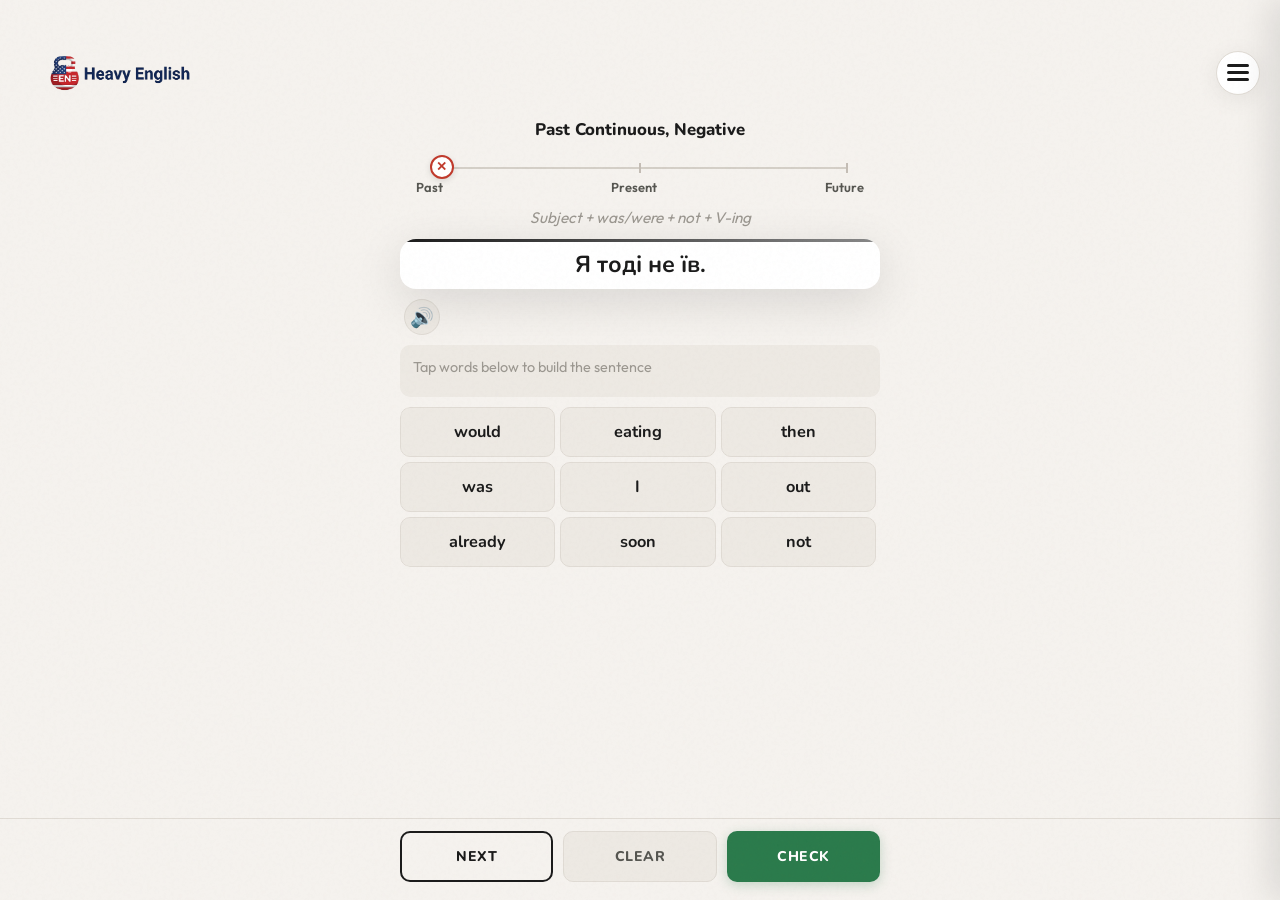
==== commit cc6573e1: "v7 sentences new logic new style words" ====
--- a/sentences.html
+++ b/sentences.html
@@ -7,6 +7,7 @@
   <title>Sentences — Heavy English</title>
   <link rel="stylesheet" href="assets/css/main.css" />
   <link rel="stylesheet" href="assets/css/sentences.css" />
+  <link rel="icon" type="image/png" href="assets/img/favicon.png">
 </head>
 <body class="sentences-page">
 
@@ -38,7 +39,6 @@
 
   <!-- ══ SETTINGS DRAWER ══ -->
   <aside class="settings-drawer" id="settings-drawer" aria-label="Налаштування">
-
     <div class="drawer-header">
       <div>
         <div class="drawer-kicker">Sentence Generator</div>
@@ -109,7 +109,7 @@
         <div class="filter-row">
           <div>
             <div class="filter-block-title">Тип речення</div>
-            <div class="filter-note">Present Simple Affirmative</div>
+            <div class="filter-note">Present Simple, Affirmative</div>
           </div>
           <label class="switch-control" for="toggle-sentence-type">
             <input type="checkbox" id="toggle-sentence-type" checked/>
@@ -126,6 +126,20 @@
           </div>
           <label class="switch-control" for="toggle-scale">
             <input type="checkbox" id="toggle-scale" checked/>
+            <span class="switch-track"></span>
+          </label>
+        </div>
+      </section>
+
+      <!-- Авто-озвучення після правильної відповіді -->
+      <section class="filter-block filter-block-switch">
+        <div class="filter-row">
+          <div>
+            <div class="filter-block-title">Авто-озвучення</div>
+            <div class="filter-note">Прочитати речення після вірної відповіді</div>
+          </div>
+          <label class="switch-control" for="toggle-autospeak">
+            <input type="checkbox" id="toggle-autospeak"/>
             <span class="switch-track"></span>
           </label>
         </div>
@@ -151,7 +165,7 @@
 
       <!-- Тип речення -->
       <div class="sent-type-wrap" id="sentence-type-block">
-        <span class="sent-type-text" id="sentence-type-text">Present Simple Affirmative</span>
+        <span class="sent-type-text" id="sentence-type-text">Present Simple, Affirmative</span>
       </div>
 
       <!-- Шкала часу -->
@@ -191,12 +205,12 @@
         <p class="sent-ua-text" id="ua-sentence-text">Loading…</p>
       </div>
 
-      <!-- Гучномовець -->
+      <!-- Гучномовець + фідбек -->
       <div class="sent-speaker-row">
         <button class="speak-btn" id="speak-btn" title="Listen to sentence" aria-label="Прослухати речення">
           🔊
         </button>
-        <span class="speak-hint">Listen</span>
+        <span class="sent-feedback" id="sent-feedback"></span>
       </div>
 
       <!-- Зібране речення -->
@@ -212,11 +226,13 @@
     </div>
   </main>
 
-  <!-- ══ КНОПКИ (fixed bottom) ══ -->
+  <!-- ══ КНОПКИ (fixed bottom, обмежені max-width) ══ -->
   <div class="sentence-actions">
-    <button class="btn btn-action-next"  id="btn-next"  type="button">Next</button>
-    <button class="btn btn-action-clear" id="btn-clear" type="button">Clear</button>
-    <button class="btn btn-action-check" id="btn-check" type="button">Check</button>
+    <div class="sentence-actions-inner">
+      <button class="btn btn-action-next"  id="btn-next"  type="button">Next</button>
+      <button class="btn btn-action-clear" id="btn-clear" type="button">Clear</button>
+      <button class="btn btn-action-check" id="btn-check" type="button">Check</button>
+    </div>
   </div>
 
   <script src="assets/js/sentences.js"></script>
--- a/assets/css/sentences.css
+++ b/assets/css/sentences.css
@@ -1,126 +1,69 @@
 /* =========================================
    assets/css/sentences.css  —  Heavy English
-   Sentences page — clean layout like words
    ========================================= */
 
-/* ════════════════════════════════════
-   PAGE
-   ════════════════════════════════════ */
+/* ════════════════════════════════════  PAGE  */
 .sentences-page {
   min-height: 100vh;
-  display: flex;
-  flex-direction: column;
-  padding-bottom: 90px; /* простір під fixed buttons */
-}
-
-/* ════════════════════════════════════
-   HEADER
-   ════════════════════════════════════ */
+  display: flex; flex-direction: column;
+  padding-bottom: 90px;
+}
+
+/* ════════════════════════════════════  HEADER  */
 .sentences-header {
-  display: flex;
-  align-items: center;
+  display: flex; align-items: center;
   justify-content: space-between;
   padding: 6px 20px 4px;
-  position: relative;
+  position: relative; 
   z-index: 40;
-}
-
-.logo-link {
-  display: flex;
-  align-items: center;
-  transition: opacity var(--transition);
-  text-decoration: none;
-}
+  margin-bottom: -30px;
+}
+.logo-link { display: flex; align-items: center; transition: opacity var(--transition); text-decoration: none; }
 .logo-link:hover { opacity: 0.72; }
-
-.logo-small {
-  width: 90px;
-  height: auto;
-  object-fit: contain;
-}
-
-.header-actions {
-  display: flex;
-  align-items: center;
-  gap: 10px;
-}
-
+.logo-small { width: 200px; height: auto; object-fit: contain; }
+
+.header-actions { display: flex; align-items: center; gap: 10px; }
 .header-icon-btn {
-  width: 44px;
-  height: 44px;
-  display: inline-flex;
-  align-items: center;
-  justify-content: center;
-  background: var(--bg-card);
-  border: 1.5px solid var(--border);
-  border-radius: var(--radius-pill);
-  box-shadow: var(--shadow);
-  cursor: pointer;
-  transition: transform var(--transition), border-color var(--transition);
+  width: 44px; height: 44px;
+  display: inline-flex; align-items: center; justify-content: center;
+  background: var(--bg-card); border: 1.5px solid var(--border);
+  border-radius: var(--radius-pill); box-shadow: var(--shadow);
+  cursor: pointer; transition: transform var(--transition), border-color var(--transition);
   text-decoration: none;
 }
 .header-icon-btn:hover  { transform: translateY(-1px); border-color: #c9c3bb; }
 .header-icon-btn:active { transform: scale(0.96); }
-
 .info-icon {
   width: 22px; height: 22px;
   display: inline-flex; align-items: center; justify-content: center;
-  border-radius: 50%;
-  background: var(--text-primary); color: #fff;
-  font-family: var(--font-display);
-  font-size: 0.9rem; font-weight: 800;
-}
-
-.menu-lines {
-  display: flex; flex-direction: column;
-  justify-content: center; gap: 4px;
-  height: 18px; width: 22px;
-}
-.menu-lines span {
-  width: 100%; height: 3px;
-  background: var(--text-primary);
-  border-radius: 999px; display: block;
-}
-
-/* ════════════════════════════════════
-   DRAWER
-   ════════════════════════════════════ */
+  border-radius: 50%; background: var(--text-primary); color: #fff;
+  font-family: var(--font-display); font-size: 0.9rem; font-weight: 800;
+}
+.menu-lines { display: flex; flex-direction: column; justify-content: center; gap: 4px; height: 18px; width: 22px; }
+.menu-lines span { width: 100%; height: 3px; background: var(--text-primary); border-radius: 999px; display: block; }
+
+/* ════════════════════════════════════  DRAWER  */
 .drawer-overlay {
   position: fixed; inset: 0;
-  background: rgba(26,26,26,0.22);
-  backdrop-filter: blur(3px);
-  z-index: 50;
-}
-
+  background: rgba(26,26,26,0.22); backdrop-filter: blur(3px); z-index: 50;
+}
 .settings-drawer {
   position: fixed; top: 0; right: 0;
   width: min(100%, 380px); height: 100vh;
   background: rgba(255,255,255,0.97);
   border-left: 1px solid var(--border);
   box-shadow: -12px 0 32px rgba(0,0,0,0.1);
-  transform: translateX(100%);
-  transition: transform 0.3s ease;
-  z-index: 60;
-  display: flex; flex-direction: column;
+  transform: translateX(100%); transition: transform 0.3s ease;
+  z-index: 60; display: flex; flex-direction: column;
 }
 .settings-drawer.open { transform: translateX(0); }
-
 .drawer-header {
   display: flex; align-items: flex-start;
   justify-content: space-between; gap: 12px;
-  padding: 20px 20px 16px;
-  border-bottom: 1px solid var(--border);
-}
-.drawer-kicker {
-  font-size: 0.7rem; font-weight: 700;
-  letter-spacing: 0.14em; text-transform: uppercase;
-  color: var(--text-muted); margin-bottom: 3px;
-}
-.drawer-title {
-  font-family: var(--font-display);
-  font-size: 1.45rem; font-weight: 800;
-  color: var(--text-primary); line-height: 1.1;
-}
+  padding: 20px 20px 16px; border-bottom: 1px solid var(--border);
+}
+.drawer-kicker { font-size: 0.7rem; font-weight: 700; letter-spacing: 0.14em; text-transform: uppercase; color: var(--text-muted); margin-bottom: 3px; }
+.drawer-title { font-family: var(--font-display); font-size: 1.45rem; font-weight: 800; color: var(--text-primary); line-height: 1.1; }
 .drawer-close {
   width: 36px; height: 36px; border-radius: 50%;
   background: var(--bg-soft); color: var(--text-secondary);
@@ -129,32 +72,14 @@
   transition: background var(--transition);
 }
 .drawer-close:hover { background: #ded8cf; color: var(--text-primary); }
-
-.drawer-content {
-  flex: 1; overflow-y: auto;
-  padding: 16px 16px 24px;
-  display: flex; flex-direction: column; gap: 12px;
-}
+.drawer-content { flex: 1; overflow-y: auto; padding: 16px 16px 24px; display: flex; flex-direction: column; gap: 12px; }
 
 /* ── Filter blocks ── */
-.filter-block {
-  background: rgba(245,242,238,0.9);
-  border: 1px solid var(--border);
-  border-radius: 16px;
-  padding: 14px;
-}
-.filter-block-switch { padding: 14px 14px; }
-
-.filter-block-title {
-  font-size: 0.72rem; font-weight: 700;
-  letter-spacing: 0.14em; text-transform: uppercase;
-  color: var(--text-muted); margin-bottom: 10px;
-}
-.filter-note {
-  color: var(--text-secondary); font-size: 0.88rem; line-height: 1.4;
-}
+.filter-block { background: rgba(245,242,238,0.9); border: 1px solid var(--border); border-radius: 16px; padding: 14px; }
+.filter-block-switch { padding: 14px; }
+.filter-block-title { font-size: 0.72rem; font-weight: 700; letter-spacing: 0.14em; text-transform: uppercase; color: var(--text-muted); margin-bottom: 10px; }
+.filter-note { color: var(--text-secondary); font-size: 0.88rem; line-height: 1.4; }
 .filter-options { display: flex; flex-wrap: wrap; gap: 7px; }
-
 .option-chip { position: relative; cursor: pointer; }
 .option-chip input { position: absolute; opacity: 0; pointer-events: none; }
 .option-chip span {
@@ -163,18 +88,13 @@
   border-radius: 999px; border: 1.5px solid var(--border);
   background: #fff; color: var(--text-secondary);
   font-size: 0.85rem; font-weight: 600;
-  transition: background var(--transition), border-color var(--transition),
-              color var(--transition), box-shadow var(--transition);
+  transition: background var(--transition), border-color var(--transition), color var(--transition), box-shadow var(--transition);
 }
 .option-chip input:checked + span {
   background: var(--text-primary); border-color: var(--text-primary);
   color: #fff; box-shadow: 0 6px 16px rgba(26,26,26,0.14);
 }
-
-.filter-row {
-  display: flex; align-items: center;
-  justify-content: space-between; gap: 12px;
-}
+.filter-row { display: flex; align-items: center; justify-content: space-between; gap: 12px; }
 .switch-control { display: inline-flex; align-items: center; cursor: pointer; }
 .switch-control input { position: absolute; opacity: 0; pointer-events: none; }
 .switch-track {
@@ -184,335 +104,182 @@
   transition: background 0.25s ease, border-color 0.25s ease;
 }
 .switch-track::after {
-  content: ''; position: absolute;
-  top: 2px; left: 2px;
+  content: ''; position: absolute; top: 2px; left: 2px;
   width: 19px; height: 19px; border-radius: 50%;
   background: #fff; box-shadow: 0 1px 4px rgba(0,0,0,0.18);
   transition: transform 0.25s ease;
 }
-.switch-control input:checked + .switch-track {
-  background: var(--text-primary); border-color: var(--text-primary);
-}
+.switch-control input:checked + .switch-track { background: var(--text-primary); border-color: var(--text-primary); }
 .switch-control input:checked + .switch-track::after { transform: translateX(20px); }
 
-/* ════════════════════════════════════
-   MAIN LAYOUT (like words-layout)
-   ════════════════════════════════════ */
-.sentences-main {
-  flex: 1;
-  display: flex; justify-content: center;
-  padding: 4px 22px 8px;
-}
-
+/* ════════════════════════════════════  MAIN LAYOUT  */
+.sentences-main { flex: 1; display: flex; justify-content: center; padding: 4px 22px 8px; }
 .sentences-layout {
   width: 100%; max-width: 480px;
-  display: flex; flex-direction: column;
-  gap: 0;
+  display: flex; flex-direction: column; gap: 0;
   animation: fadeUp 0.4s ease both;
 }
 
 /* ── Тип речення ── */
-.sent-type-wrap {
-  text-align: center;
-  padding: 0 0 6px;
-}
-.sent-type-text {
-  font-family: var(--font-display);
-  font-size: 1.05rem; font-weight: 800;
-  color: var(--text-primary);
-}
+.sent-type-wrap { text-align: center; padding: 0 0 5px; }
+.sent-type-text { font-family: var(--font-display); font-size: 1.05rem; font-weight: 800; color: var(--text-primary); }
 
 /* ── Шкала часу ── */
-.sent-scale-wrap {
-  padding: 0 4px 10px;
-}
-
-.tense-scale {
-  position: relative;
-  height: 28px;
-  padding: 0 28px;
-  box-sizing: border-box;
-}
-
+.sent-scale-wrap { padding: 0 4px 8px; }
+.tense-scale { position: relative; height: 28px; padding: 0 28px; box-sizing: border-box; }
 .tense-scale-track {
-  position: absolute;
-  left: 28px; right: 28px;
-  top: 18px;
-  height: 2px;
-  background: #d4cfc7;
-  border-radius: 2px;
-}
-
-/* Бічні риски */
+  position: absolute; left: 28px; right: 28px; top: 18px;
+  height: 2px; background: #d4cfc7; border-radius: 2px;
+}
 .tense-scale-track::before,
-.tense-scale-track::after {
-  content: ''; position: absolute;
-  top: -4px; width: 2px; height: 10px;
-  background: #c4bdb5;
-}
+.tense-scale-track::after { content: ''; position: absolute; top: -4px; width: 2px; height: 10px; background: #c4bdb5; }
 .tense-scale-track::before { left: 0; }
 .tense-scale-track::after  { right: 0; }
-
-/* Центральна риска */
-.tense-scale-points {
-  position: absolute;
-  left: 28px; right: 28px;
-  top: 14px;
-  display: flex; justify-content: center;
-  pointer-events: none;
-}
-.tense-scale-points span {
-  width: 2px; height: 10px;
-  background: #c4bdb5; display: block;
-  margin-left: -1px; /* компенсація ширини щоб точно по центру */
-}
-
+.tense-scale-points { position: absolute; left: 28px; right: 28px; top: 14px; display: flex; justify-content: center; pointer-events: none; }
+.tense-scale-points span { width: 2px; height: 10px; background: #c4bdb5; display: block; margin-left: -1px; }
 .tense-scale-indicator {
-  position: absolute;
-  top: 6px; left: 50%;
-  transform: translateX(-50%);
-  width: 24px; height: 24px;
-  border-radius: 50%;
+  position: absolute; top: 6px; left: 50%; transform: translateX(-50%);
+  width: 24px; height: 24px; border-radius: 50%;
   display: inline-flex; align-items: center; justify-content: center;
   font-size: 0.83rem; font-weight: 700;
-  background: #fff;
-  box-shadow: 0 2px 6px rgba(0,0,0,0.12);
-  transition: left 0.35s cubic-bezier(0.4,0,0.2,1);
-  z-index: 2;
-}
-
-.tense-scale-labels {
-  display: flex; justify-content: space-between;
-  font-size: 0.81rem; font-weight: 600;
-  color: var(--text-secondary);
-  padding: 0 12px;
-}
-
-/* ── Кольори форм ── */
+  background: #fff; box-shadow: 0 2px 6px rgba(0,0,0,0.12);
+  transition: left 0.35s cubic-bezier(0.4,0,0.2,1); z-index: 2;
+}
+.tense-scale-labels { display: flex; justify-content: space-between; font-size: 0.81rem; font-weight: 600; color: var(--text-secondary); padding: 0 12px; }
 .tense-form-affirmative { border: 2px solid var(--success) !important; color: var(--success); }
-.tense-form-negative    { border: 2px solid var(--danger)  !important; color: var(--danger);  }
+.tense-form-negative    { border: 2px solid var(--danger)  !important; color: var(--danger); }
 .tense-form-question    { border: 2px solid var(--text-primary) !important; color: var(--text-primary); }
 
 /* ── Правило ── */
-.sent-rule-wrap { padding: 0 4px 12px; }
-.sent-rule-text {
-  font-size: 0.78rem; font-style: italic;
-  color: var(--text-muted); text-align: center;
-  line-height: 1.5;
-}
-
-/* ── Картка з реченням (like word-card) ── */
+.sent-rule-wrap { padding: 0 4px 10px; }
+.sent-rule-text { font-size: 0.96rem; font-style: italic; color: var(--text-muted); text-align: center; line-height: 1.5; }
+
+/* ── Картка UA (мінімальні падінги) ── */
 .sent-card {
-  background: var(--bg-card);
-  border-radius: var(--radius);
-  box-shadow: var(--shadow-lg);
-  padding: 28px 28px 24px;
-  width: 100%;
-  position: relative; overflow: hidden;
-  margin-bottom: 14px;
+  background: var(--bg-card); border-radius: var(--radius);
+  box-shadow: var(--shadow-lg); padding: 10px 18px 8px;
+  width: 100%; position: relative; overflow: hidden; margin-bottom: 10px;
 }
 .sent-card::before {
-  content: '';
-  position: absolute; top: 0; left: 0; right: 0;
-  height: 3px;
+  content: ''; position: absolute; top: 0; left: 0; right: 0; height: 3px;
   background: linear-gradient(90deg, #1A1A1A 0%, #888 100%);
 }
 .sent-ua-text {
   font-family: var(--font-display);
-  font-size: clamp(1.15rem, 3.5vw, 1.45rem);
-  font-weight: 700;
-  color: var(--text-primary);
-  text-align: center;
-  line-height: 1.4;
-  margin: 0;
-}
-
-/* ── Гучномовець ── */
+  font-size: clamp(1.15rem, 3.5vw, 1.45rem); font-weight: 700;
+  color: var(--text-primary); text-align: center; line-height: 1.4; margin: 0;
+}
+
+/* ── Гучномовець + фідбек ── */
 .sent-speaker-row {
   display: flex; align-items: center;
-  gap: 8px;
-  padding: 0 4px 10px;
+  gap: 10px; padding: 0 4px 10px;
 }
 .speak-btn {
-  font-size: 1.2rem;
-  background: var(--bg-soft);
-  border: 1.5px solid var(--border);
-  border-radius: 50%;
-  width: 36px; height: 36px;
-  display: inline-flex; align-items: center; justify-content: center;
-  cursor: pointer;
-  transition: background var(--transition), transform var(--transition);
-  flex-shrink: 0;
+  font-size: 1.2rem; background: var(--bg-soft);
+  border: 1.5px solid var(--border); border-radius: 50%;
+  width: 36px; height: 36px; flex-shrink: 0;
+  display: inline-flex; align-items: center; justify-content: center;
+  cursor: pointer; transition: background var(--transition), transform var(--transition);
 }
 .speak-btn:hover  { background: #e8e3db; transform: scale(1.06); }
 .speak-btn:active { transform: scale(0.95); }
-.speak-hint {
-  font-size: 0.78rem; font-weight: 500;
-  color: var(--text-muted); letter-spacing: 0.04em;
-}
-
-/* ── Зібране речення ── */
+
+/* Фідбек текст справа від кнопки */
+.sent-feedback {
+  flex: 1;
+  font-size: 0.88rem; font-weight: 600;
+  color: var(--text-muted);
+  line-height: 1.35; text-align: left;
+  min-height: 20px;
+  transition: color 0.2s ease;
+}
+.sent-feedback.is-correct { color: var(--success); }
+.sent-feedback.is-wrong   { color: var(--danger); font-size: 0.82rem; }
+
+/* ── Answer preview ── */
 .answer-preview {
-  min-height: 52px;
-  background: var(--bg-soft);
-  border-radius: var(--radius-sm);
-  padding: 10px 12px;
-  display: flex; flex-wrap: wrap; gap: 7px;
-  align-content: flex-start;
+  min-height: 52px; background: var(--bg-soft);
+  border-radius: var(--radius-sm); padding: 10px 12px;
+  display: flex; flex-wrap: wrap; gap: 7px; align-content: flex-start;
   margin-bottom: 10px;
   transition: background 0.25s ease, border 0.25s ease;
   border: 1.5px solid transparent;
 }
-.answer-preview.is-correct {
-  background: rgba(42,122,75,0.08);
-  border-color: rgba(42,122,75,0.35);
-}
-.answer-preview.is-wrong {
-  background: rgba(192,57,43,0.08);
-  border-color: rgba(192,57,43,0.35);
-}
-
-.answer-placeholder {
-  color: var(--text-muted); font-size: 0.88rem;
-  align-self: center;
-}
+.answer-preview.is-correct { background: rgba(42,122,75,0.08); border-color: rgba(42,122,75,0.35); }
+.answer-preview.is-wrong   { background: rgba(192,57,43,0.08); border-color: rgba(192,57,43,0.35); }
+.answer-placeholder { color: var(--text-muted); font-size: 0.9rem; align-self: center; }
 .answer-token {
   display: inline-flex; align-items: center;
-  min-height: 32px; padding: 6px 11px;
-  border-radius: 999px;
-  background: rgba(26,26,26,0.09);
-  color: var(--text-primary);
-  font-size: 0.95rem; font-weight: 700; line-height: 1;
-}
-
-/* ── Банк слів ── */
+  min-height: 34px; padding: 6px 12px; border-radius: 999px;
+  background: rgba(26,26,26,0.09); color: var(--text-primary);
+  font-size: 1.04rem; font-weight: 700; line-height: 1;
+}
+
+/* ── Word bank ── */
 .word-bank-scroll {
-  max-height: 188px; /* ~3 ряди */
-  overflow-y: auto;
-  border-radius: var(--radius-sm);
-  /* тонкий скролбар */
-  scrollbar-width: thin;
-  scrollbar-color: #ccc transparent;
+  max-height: 188px; overflow-y: auto; border-radius: var(--radius-sm);
+  scrollbar-width: thin; scrollbar-color: #ccc transparent;
 }
 .word-bank-scroll::-webkit-scrollbar { width: 4px; }
-.word-bank-scroll::-webkit-scrollbar-thumb {
-  background: #ccc; border-radius: 99px;
-}
-
+.word-bank-scroll::-webkit-scrollbar-thumb { background: #ccc; border-radius: 99px; }
 .word-bank {
-  display: grid;
-  grid-template-columns: repeat(3, minmax(0, 1fr));
-  gap: 8px;
-  padding-right: 4px; /* щоб скролбар не перекривав */
-}
-
+  display: grid; grid-template-columns: repeat(3, minmax(0, 1fr));
+  gap: 5px; padding-right: 4px;
+}
 .word-chip {
-  min-height: 52px;
-  padding: 9px 6px;
-  border-radius: var(--radius-sm);
-  background: var(--bg-soft);
-  border: 1.5px solid var(--border);
-  color: var(--text-primary);
-  font-family: var(--font-display);
-  font-size: 0.92rem; font-weight: 700;
-  line-height: 1.2; text-align: center;
-  cursor: pointer;
+  min-height: 50px; padding: 8px 4px;
+  border-radius: var(--radius-sm); background: var(--bg-soft);
+  border: 1.5px solid var(--border); color: var(--text-primary);
+  font-family: var(--font-display); font-size: 1.02rem; font-weight: 700;
+  line-height: 1.2; text-align: center; cursor: pointer;
   transition: background var(--transition), color var(--transition),
-              border-color var(--transition), transform var(--transition),
-              opacity var(--transition);
-}
-.word-chip:hover:not(.is-used) { transform: translateY(-1px); border-color: #c4bdb5; }
+              border-color var(--transition), transform var(--transition), opacity var(--transition);
+}
+.word-chip:hover:not(.is-used)  { transform: translateY(-1px); border-color: #c4bdb5; }
 .word-chip:active:not(.is-used) { transform: scale(0.97); }
-
-.word-chip.is-used {
-  background: #e4e0d8; border-color: #d4cfc7;
-  color: #a09890; opacity: 0.7;
-  cursor: default;
-}
-.word-chip.is-correct {
-  background: rgba(42,122,75,0.1); border-color: rgba(42,122,75,0.3);
-  color: var(--success);
-}
-.word-chip.is-wrong {
-  background: rgba(192,57,43,0.1); border-color: rgba(192,57,43,0.3);
-  color: var(--danger);
-}
+.word-chip.is-used { background: #e4e0d8; border-color: #d4cfc7; color: #a09890; opacity: 0.65; cursor: default; }
+.word-chip.is-correct { background: rgba(42,122,75,0.1); border-color: rgba(42,122,75,0.3); color: var(--success); }
+.word-chip.is-wrong   { background: rgba(192,57,43,0.1); border-color: rgba(192,57,43,0.3); color: var(--danger); }
 
 /* ════════════════════════════════════
-   ACTION BUTTONS — fixed bottom
+   ACTION BUTTONS — fixed bottom,
+   обмежені шириною основного блоку
    ════════════════════════════════════ */
 .sentence-actions {
   position: fixed; bottom: 0; left: 0; right: 0;
+  display: flex; justify-content: center;
+  padding: 12px 22px 18px;
+  background: var(--bg); border-top: 1px solid var(--border);
+  z-index: 20;
+}
+.sentence-actions-inner {
   display: grid; grid-template-columns: repeat(3, 1fr);
-  gap: 10px;
-  padding: 12px 20px 20px;
-  background: var(--bg);
-  border-top: 1px solid var(--border);
-  z-index: 20;
-}
-
+  gap: 10px; width: 100%; max-width: 480px;
+}
 .sentence-actions .btn {
   min-height: 50px;
-  font-family: var(--font-display);
-  font-size: 0.88rem; font-weight: 800;
-  letter-spacing: 0.03em; text-transform: uppercase;
+  font-family: var(--font-display); font-size: 0.88rem;
+  font-weight: 800; letter-spacing: 0.03em; text-transform: uppercase;
   border-radius: var(--radius-sm);
-  transition: background var(--transition), transform var(--transition),
-              box-shadow var(--transition);
+  transition: background var(--transition), transform var(--transition), box-shadow var(--transition);
 }
 .sentence-actions .btn:active { transform: scale(0.97); }
-
-/* Next — темний outline */
-.btn-action-next {
-  background: transparent;
-  color: var(--text-primary);
-  border: 2px solid var(--text-primary);
-}
-.btn-action-next:hover {
-  background: var(--text-primary); color: #fff;
-}
-
-/* Clear — нейтральний */
-.btn-action-clear {
-  background: var(--bg-soft);
-  color: var(--text-secondary);
-  border: 1.5px solid var(--border);
-}
-.btn-action-clear:hover {
-  background: #e4dfd6; color: var(--text-primary);
-}
-
-/* Check — зелений */
-.btn-action-check {
-  background: var(--success);
-  color: #fff; border: none;
-  box-shadow: 0 3px 12px rgba(42,122,75,0.25);
-}
-.btn-action-check:hover {
-  background: #235f3c;
-  box-shadow: 0 4px 18px rgba(42,122,75,0.35);
-}
-
-/* ════════════════════════════════════
-   LEGEND (commented out but styled)
-   ════════════════════════════════════ */
-.tense-legend {
-  display: flex; flex-wrap: wrap; gap: 10px 14px; margin-bottom: 12px;
-}
-.legend-item {
-  display: inline-flex; align-items: center; gap: 6px;
-  font-size: 0.82rem; color: var(--text-secondary); font-weight: 500;
-}
-.legend-icon {
-  width: 20px; height: 20px;
-  display: inline-flex; align-items: center; justify-content: center;
-  border-radius: 50%; font-size: 0.82rem; font-weight: 700;
-}
-.legend-icon-check { border: 2px solid var(--success); color: var(--success); }
-.legend-icon-cross  { border: 2px solid var(--danger);  color: var(--danger);  }
+.btn-action-next { background: transparent; color: var(--text-primary); border: 2px solid var(--text-primary); }
+.btn-action-next:hover { background: var(--text-primary); color: #fff; }
+.btn-action-clear { background: var(--bg-soft); color: var(--text-secondary); border: 1.5px solid var(--border); }
+.btn-action-clear:hover { background: #e4dfd6; color: var(--text-primary); }
+.btn-action-check { background: var(--success); color: #fff; border: none; box-shadow: 0 3px 12px rgba(42,122,75,0.25); }
+.btn-action-check:hover { background: #235f3c; box-shadow: 0 4px 18px rgba(42,122,75,0.35); }
+
+/* ── Legend ── */
+.tense-legend { display: flex; flex-wrap: wrap; gap: 10px 14px; margin-bottom: 12px; }
+.legend-item { display: inline-flex; align-items: center; gap: 6px; font-size: 0.82rem; color: var(--text-secondary); font-weight: 500; }
+.legend-icon { width: 20px; height: 20px; display: inline-flex; align-items: center; justify-content: center; border-radius: 50%; font-size: 0.82rem; font-weight: 700; }
+.legend-icon-check    { border: 2px solid var(--success); color: var(--success); }
+.legend-icon-cross    { border: 2px solid var(--danger);  color: var(--danger); }
 .legend-icon-question { border: 2px solid var(--text-primary); color: var(--text-primary); }
 
-/* ── Helpers ── */
 .is-hidden { display: none !important; }
 
 @keyframes fadeUp {
@@ -520,22 +287,19 @@
   to   { opacity: 1; transform: translateY(0); }
 }
 
-/* ════════════════════════════════════
-   АДАПТИВ
-   ════════════════════════════════════ */
+/* ════════════════════════════════════  АДАПТИВ  */
 @media (max-width: 520px) {
   .sentences-header { padding: 4px 16px 2px; }
-  .logo-small       { width: 80px; }
+  .logo-small       { width: 200px; }
   .sentences-main   { padding: 4px 16px 8px; }
-  .sent-card        { padding: 22px 20px 20px; }
-  .word-chip        { font-size: 0.86rem; min-height: 46px; }
-  .sentence-actions { padding: 10px 16px 18px; gap: 8px; }
+  .sent-card        { padding: 8px 14px 6px; }
+  .word-chip        { font-size: 0.94rem; min-height: 46px; }
+  .sentence-actions { padding: 10px 16px 16px; }
   .sentence-actions .btn { font-size: 0.82rem; min-height: 46px; }
 }
-
 @media (max-width: 380px) {
-  .logo-small       { width: 70px; }
-  .sent-type-text   { font-size: 0.95rem; }
-  .sent-ua-text     { font-size: 1.05rem; }
-  .word-chip        { font-size: 0.8rem; min-height: 42px; }
-}
+  .logo-small     { width: 150px; }
+  .sent-type-text { font-size: 0.95rem; }
+  .sent-ua-text   { font-size: 1.05rem; }
+  .word-chip      { font-size: 0.85rem; min-height: 42px; }
+}
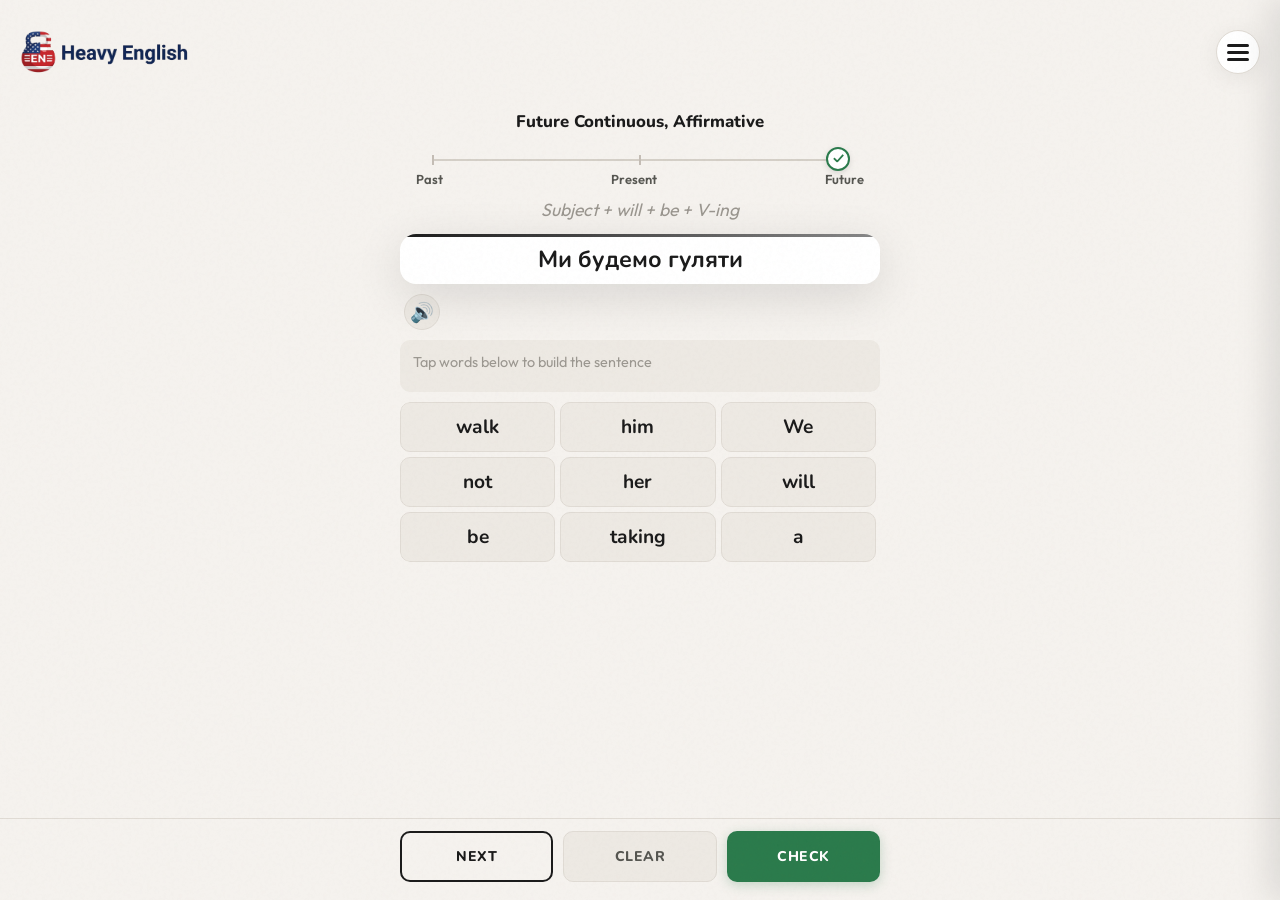
==== commit 4396f97e: "v11" ====
--- a/sentences.html
+++ b/sentences.html
@@ -86,8 +86,7 @@
           <label class="option-chip"><input type="checkbox" value="all" checked/><span>All</span></label>
           <label class="option-chip"><input type="checkbox" value="general" checked/><span>General</span></label>
           <label class="option-chip"><input type="checkbox" value="work" checked/><span>Work</span></label>
-          <label class="option-chip"><input type="checkbox" value="travel" checked/><span>Travel</span></label>
-          <label class="option-chip"><input type="checkbox" value="school" checked/><span>School</span></label>
+          <label class="option-chip"><input type="checkbox" value="travel" checked/><span>Shopping</span></label>
           <label class="option-chip"><input type="checkbox" value="home" checked/><span>Home</span></label>
         </div>
       </section>
--- a/assets/css/sentences.css
+++ b/assets/css/sentences.css
@@ -13,14 +13,19 @@
 .sentences-header {
   display: flex; align-items: center;
   justify-content: space-between;
-  padding: 6px 20px 4px;
+  
   position: relative; 
   z-index: 40;
-  margin-bottom: -30px;
+
+  padding-top: 30px;     /* Верх */
+  padding-right: 20px;  /* Право */
+  padding-bottom: 30px;  /* Низ */
+  padding-left: 20px;   /* Ліво */
+
 }
 .logo-link { display: flex; align-items: center; transition: opacity var(--transition); text-decoration: none; }
 .logo-link:hover { opacity: 0.72; }
-.logo-small { width: 200px; height: auto; object-fit: contain; }
+.logo-small { width: 170px; height: auto; object-fit: contain; }
 
 .header-actions { display: flex; align-items: center; gap: 10px; }
 .header-icon-btn {
@@ -152,7 +157,7 @@
 
 /* ── Правило ── */
 .sent-rule-wrap { padding: 0 4px 10px; }
-.sent-rule-text { font-size: 0.96rem; font-style: italic; color: var(--text-muted); text-align: center; line-height: 1.5; }
+.sent-rule-text { font-size: 1.1rem; font-style: italic; color: var(--text-muted); text-align: center; line-height: 1.5; }
 
 /* ── Картка UA (мінімальні падінги) ── */
 .sent-card {
@@ -213,7 +218,7 @@
   display: inline-flex; align-items: center;
   min-height: 34px; padding: 6px 12px; border-radius: 999px;
   background: rgba(26,26,26,0.09); color: var(--text-primary);
-  font-size: 1.04rem; font-weight: 700; line-height: 1;
+  font-size: 1.2rem; font-weight: 700; line-height: 1;
 }
 
 /* ── Word bank ── */
@@ -231,7 +236,7 @@
   min-height: 50px; padding: 8px 4px;
   border-radius: var(--radius-sm); background: var(--bg-soft);
   border: 1.5px solid var(--border); color: var(--text-primary);
-  font-family: var(--font-display); font-size: 1.02rem; font-weight: 700;
+  font-family: var(--font-display); font-size: 1.2rem; font-weight: 700;
   line-height: 1.2; text-align: center; cursor: pointer;
   transition: background var(--transition), color var(--transition),
               border-color var(--transition), transform var(--transition), opacity var(--transition);
@@ -289,16 +294,24 @@
 
 /* ════════════════════════════════════  АДАПТИВ  */
 @media (max-width: 520px) {
-  .sentences-header { padding: 4px 16px 2px; }
-  .logo-small       { width: 200px; }
+  .sentences-header {
+    padding-top: 19px;     /* Верх */
+    padding-right: 20px;  /* Право */
+    padding-bottom: 5px;  /* Низ */
+    padding-left: 20px;   /* Ліво */ 
+    }
+  .logo-small       { width: 150px; }
   .sentences-main   { padding: 4px 16px 8px; }
   .sent-card        { padding: 8px 14px 6px; }
-  .word-chip        { font-size: 0.94rem; min-height: 46px; }
+  .word-chip        { font-size: 1.1rem; min-height: 46px; }
   .sentence-actions { padding: 10px 16px 16px; }
   .sentence-actions .btn { font-size: 0.82rem; min-height: 46px; }
+  .sent-rule-text  {
+    font-size: 1 rem;
+  }
 }
 @media (max-width: 380px) {
-  .logo-small     { width: 150px; }
+  .logo-small     { width: 120px; }
   .sent-type-text { font-size: 0.95rem; }
   .sent-ua-text   { font-size: 1.05rem; }
   .word-chip      { font-size: 0.85rem; min-height: 42px; }
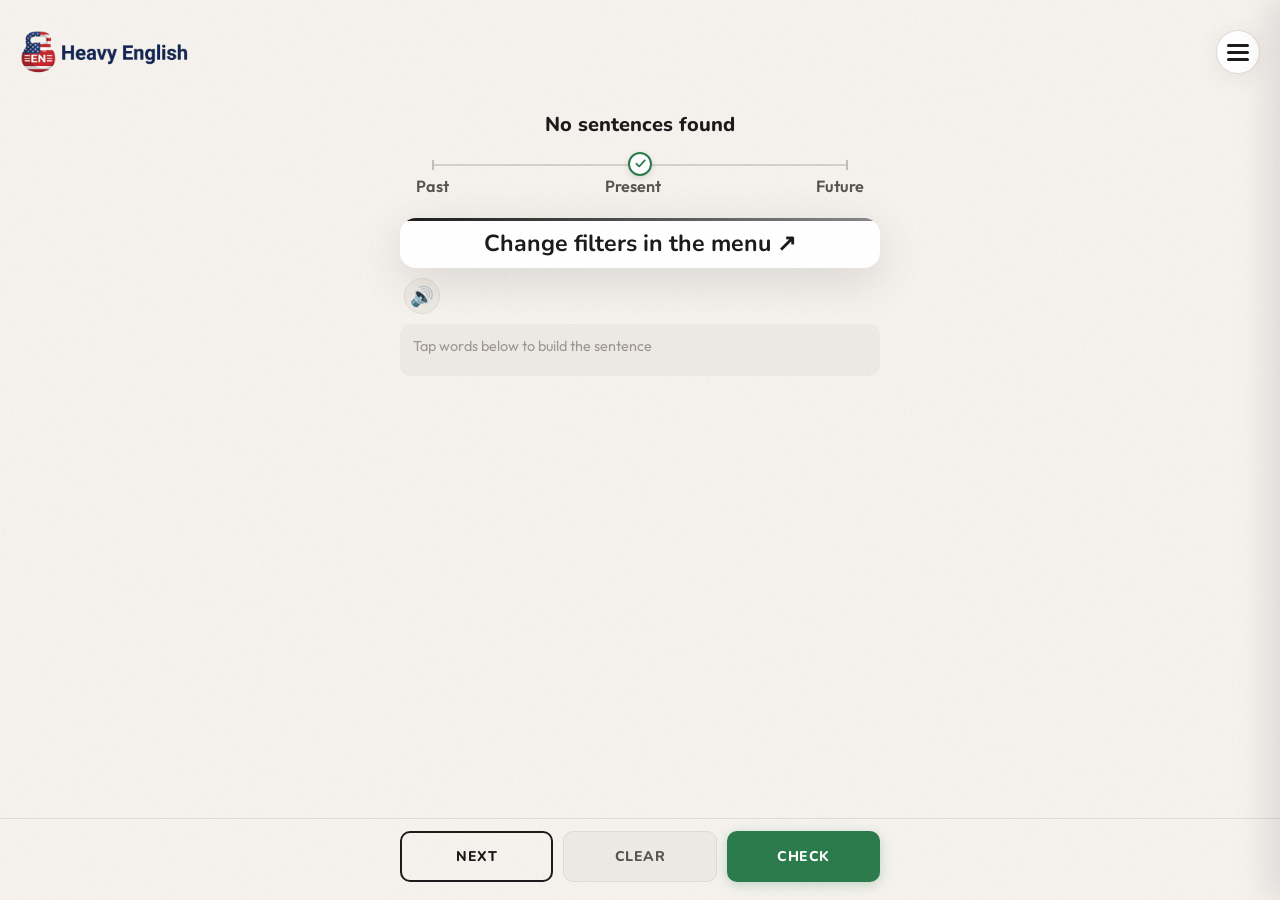
==== commit 10f4d6b0: "v12 new sentences logic" ====
--- a/sentences.html
+++ b/sentences.html
@@ -49,6 +49,32 @@
 
     <div class="drawer-content">
 
+      <!-- 1. LEVEL — перший блок, за замовч. B -->
+      <section class="filter-block" data-filter-group="level">
+        <div class="filter-block-title">Рівень</div>
+        <div class="filter-options">
+          <label class="option-chip"><input type="checkbox" value="all"/><span>All</span></label>
+          <label class="option-chip"><input type="checkbox" value="A"/><span>A</span></label>
+          <label class="option-chip"><input type="checkbox" value="B" checked/><span>B</span></label>
+          <label class="option-chip"><input type="checkbox" value="C"/><span>C</span></label>
+        </div>
+      </section>
+
+      <!-- 2. GROUPS switch — одразу під Level -->
+      <section class="filter-block filter-block-switch">
+        <div class="filter-row">
+          <div>
+            <div class="filter-block-title">Режим груп</div>
+            <div class="filter-note">Показувати споріднені речення підряд</div>
+          </div>
+          <label class="switch-control" for="toggle-groups">
+            <input type="checkbox" id="toggle-groups"/>
+            <span class="switch-track"></span>
+          </label>
+        </div>
+      </section>
+
+      <!-- 3. TIME -->
       <section class="filter-block" data-filter-group="time">
         <div class="filter-block-title">Час</div>
         <div class="filter-options">
@@ -59,6 +85,7 @@
         </div>
       </section>
 
+      <!-- 4. TYPE -->
       <section class="filter-block" data-filter-group="type">
         <div class="filter-block-title">Тип</div>
         <div class="filter-options">
@@ -70,6 +97,7 @@
         </div>
       </section>
 
+      <!-- 5. FORM -->
       <section class="filter-block" data-filter-group="form">
         <div class="filter-block-title">Форма</div>
         <div class="filter-options">
@@ -80,17 +108,15 @@
         </div>
       </section>
 
+      <!-- 6. CATEGORY — динамічно з JSON, контейнер порожній -->
       <section class="filter-block" data-filter-group="category">
         <div class="filter-block-title">Категорія</div>
-        <div class="filter-options">
-          <label class="option-chip"><input type="checkbox" value="all" checked/><span>All</span></label>
-          <label class="option-chip"><input type="checkbox" value="general" checked/><span>General</span></label>
-          <label class="option-chip"><input type="checkbox" value="work" checked/><span>Work</span></label>
-          <label class="option-chip"><input type="checkbox" value="travel" checked/><span>Shopping</span></label>
-          <label class="option-chip"><input type="checkbox" value="home" checked/><span>Home</span></label>
-        </div>
-      </section>
-
+        <div class="filter-options" id="category-options">
+          <!-- populated by sentences.js after JSON load -->
+        </div>
+      </section>
+
+      <!-- 7. Switches (без змін відносно doc 18) -->
       <section class="filter-block filter-block-switch">
         <div class="filter-row">
           <div>
--- a/assets/css/sentences.css
+++ b/assets/css/sentences.css
@@ -127,7 +127,7 @@
 
 /* ── Тип речення ── */
 .sent-type-wrap { text-align: center; padding: 0 0 5px; }
-.sent-type-text { font-family: var(--font-display); font-size: 1.05rem; font-weight: 800; color: var(--text-primary); }
+.sent-type-text { font-family: var(--font-display); font-size: 1.25rem; font-weight: 800; color: var(--text-primary); }
 
 /* ── Шкала часу ── */
 .sent-scale-wrap { padding: 0 4px 8px; }
@@ -150,7 +150,7 @@
   background: #fff; box-shadow: 0 2px 6px rgba(0,0,0,0.12);
   transition: left 0.35s cubic-bezier(0.4,0,0.2,1); z-index: 2;
 }
-.tense-scale-labels { display: flex; justify-content: space-between; font-size: 0.81rem; font-weight: 600; color: var(--text-secondary); padding: 0 12px; }
+.tense-scale-labels { display: flex; justify-content: space-between; font-size: 1.01rem; font-weight: 600; color: var(--text-secondary); padding: 0 12px; }
 .tense-form-affirmative { border: 2px solid var(--success) !important; color: var(--success); }
 .tense-form-negative    { border: 2px solid var(--danger)  !important; color: var(--danger); }
 .tense-form-question    { border: 2px solid var(--text-primary) !important; color: var(--text-primary); }
@@ -303,7 +303,7 @@
   .logo-small       { width: 150px; }
   .sentences-main   { padding: 4px 16px 8px; }
   .sent-card        { padding: 8px 14px 6px; }
-  .word-chip        { font-size: 1.1rem; min-height: 46px; }
+  .word-chip        { font-size: 1.25rem; min-height: 46px; }
   .sentence-actions { padding: 10px 16px 16px; }
   .sentence-actions .btn { font-size: 0.82rem; min-height: 46px; }
   .sent-rule-text  {
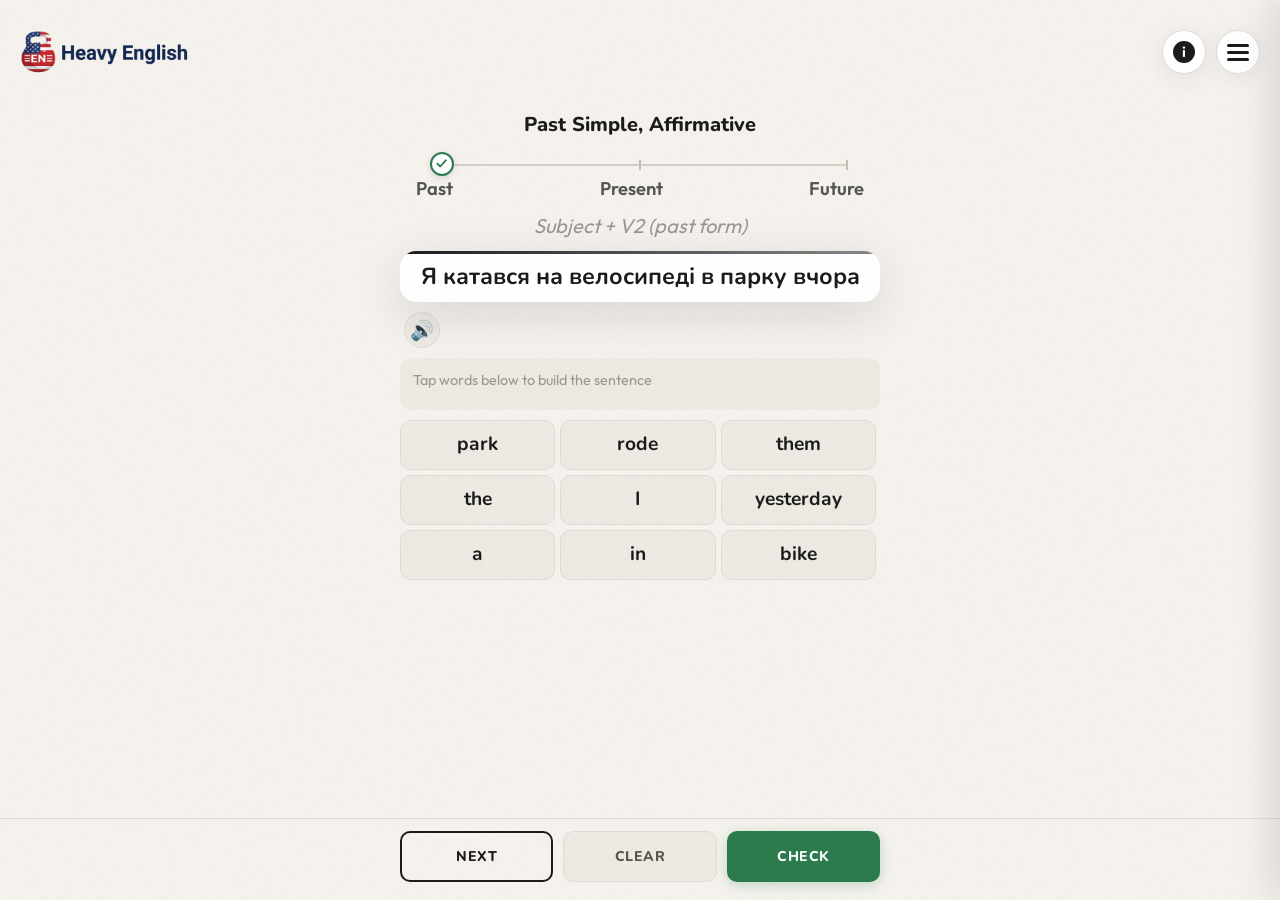
==== commit 2840d931: "v15" ====
--- a/sentences.html
+++ b/sentences.html
@@ -17,14 +17,12 @@
       <img src="assets/img/logo.png" alt="Heavy English" class="logo-small" draggable="false"/>
     </a>
     <div class="header-actions">
-      <!--
       <a class="header-icon-btn"
-        href="https://docs.google.com/document/d/your-doc-id-here/edit"
-        target="_blank" rel="noopener noreferrer"
-        aria-label="Інфо" title="Інфо">
+        href="grammar.html"
+        aria-label="Граматичні правила"
+        title="Grammar Rules">
         <span class="info-icon">i</span>
       </a>
-      -->
       <button class="header-icon-btn menu-btn" id="menu-btn" type="button"
         aria-label="Меню" aria-expanded="false" aria-controls="settings-drawer">
         <span class="menu-lines" aria-hidden="true">
@@ -68,7 +66,7 @@
             <div class="filter-note">Показувати споріднені речення підряд</div>
           </div>
           <label class="switch-control" for="toggle-groups">
-            <input type="checkbox" id="toggle-groups"/>
+            <input type="checkbox" id="toggle-groups" checked/>
             <span class="switch-track"></span>
           </label>
         </div>
@@ -164,7 +162,7 @@
             <div class="filter-note">Прочитати речення після вірної відповіді</div>
           </div>
           <label class="switch-control" for="toggle-autospeak">
-            <input type="checkbox" id="toggle-autospeak"/>
+            <input type="checkbox" id="toggle-autospeak" checked />
             <span class="switch-track"></span>
           </label>
         </div>
--- a/assets/css/sentences.css
+++ b/assets/css/sentences.css
@@ -150,14 +150,14 @@
   background: #fff; box-shadow: 0 2px 6px rgba(0,0,0,0.12);
   transition: left 0.35s cubic-bezier(0.4,0,0.2,1); z-index: 2;
 }
-.tense-scale-labels { display: flex; justify-content: space-between; font-size: 1.01rem; font-weight: 600; color: var(--text-secondary); padding: 0 12px; }
+.tense-scale-labels { display: flex; justify-content: space-between; font-size: 1.15rem; font-weight: 600; color: var(--text-secondary); padding: 0 12px; }
 .tense-form-affirmative { border: 2px solid var(--success) !important; color: var(--success); }
 .tense-form-negative    { border: 2px solid var(--danger)  !important; color: var(--danger); }
 .tense-form-question    { border: 2px solid var(--text-primary) !important; color: var(--text-primary); }
 
 /* ── Правило ── */
 .sent-rule-wrap { padding: 0 4px 10px; }
-.sent-rule-text { font-size: 1.1rem; font-style: italic; color: var(--text-muted); text-align: center; line-height: 1.5; }
+.sent-rule-text { font-size: 1.25rem; font-style: italic; color: var(--text-muted); text-align: center; line-height: 1.5; }
 
 /* ── Картка UA (мінімальні падінги) ── */
 .sent-card {
@@ -171,7 +171,7 @@
 }
 .sent-ua-text {
   font-family: var(--font-display);
-  font-size: clamp(1.15rem, 3.5vw, 1.45rem); font-weight: 700;
+  font-size: clamp(1.25rem, 3.5vw, 1.45rem); font-weight: 700;
   color: var(--text-primary); text-align: center; line-height: 1.4; margin: 0;
 }
 
@@ -303,7 +303,7 @@
   .logo-small       { width: 150px; }
   .sentences-main   { padding: 4px 16px 8px; }
   .sent-card        { padding: 8px 14px 6px; }
-  .word-chip        { font-size: 1.25rem; min-height: 46px; }
+  .word-chip        { font-size: 1.15rem; min-height: 46px; }
   .sentence-actions { padding: 10px 16px 16px; }
   .sentence-actions .btn { font-size: 0.82rem; min-height: 46px; }
   .sent-rule-text  {
